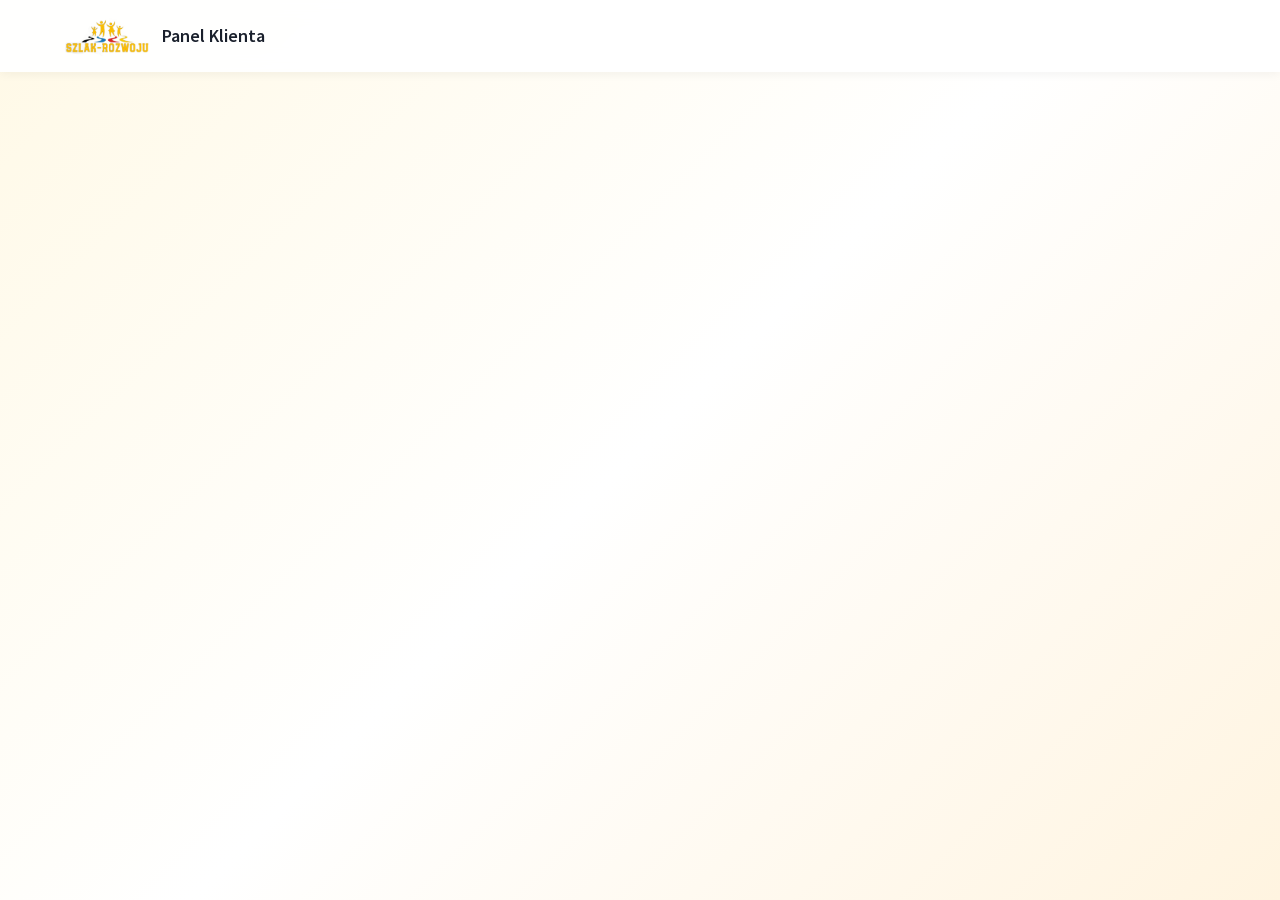
==== panel.html @ d1def230 "feat: Finalizacja produkcyjna — SEO, a11y, cleanup - Usunięto placeholder XXX XXX XXX z chatbota, po" ====
<!DOCTYPE html>
<html lang="pl">

<head>
    <meta charset="UTF-8">
    <!-- [FIX #4] Metatagi mobilne — zapobiega zoomowaniu formularzy na iOS -->
    <meta name="viewport" content="width=device-width, initial-scale=1.0">
    <meta name="robots" content="noindex, nofollow">
    <title>Panel Klienta — Szlak Rozwoju</title>
    <meta name="description" content="Panel klienta Szlak Rozwoju — historia terapii, notatki, dokumenty i grafik wizyt.">
    <link rel="icon" type="image/png" href="logo.png">
    <style>
        /* Self-hosted Google Fonts (RODO: eliminuje wysyłanie IP do Google) */
        @font-face { font-family: 'Poppins'; font-style: normal; font-weight: 300; font-display: swap;
            src: url('fonts/poppins-300-latin-ext.woff2') format('woff2'); unicode-range: U+0100-02BA, U+02BD-02C5, U+02C7-02CC, U+02CE-02D7, U+02DD-02FF, U+0304, U+0308, U+0329, U+1D00-1DBF, U+1E00-1E9F, U+1EF2-1EFF, U+2020, U+20A0-20AB, U+20AD-20C0, U+2113, U+2C60-2C7F, U+A720-A7FF; }
        @font-face { font-family: 'Poppins'; font-style: normal; font-weight: 300; font-display: swap;
            src: url('fonts/poppins-300-latin.woff2') format('woff2'); unicode-range: U+0000-00FF, U+0131, U+0152-0153, U+02BB-02BC, U+02C6, U+02DA, U+02DC, U+0304, U+0308, U+0329, U+2000-206F, U+20AC, U+2122, U+2191, U+2193, U+2212, U+2215, U+FEFF, U+FFFD; }
        @font-face { font-family: 'Poppins'; font-style: normal; font-weight: 400; font-display: swap;
            src: url('fonts/poppins-400-latin-ext.woff2') format('woff2'); unicode-range: U+0100-02BA, U+02BD-02C5, U+02C7-02CC, U+02CE-02D7, U+02DD-02FF, U+0304, U+0308, U+0329, U+1D00-1DBF, U+1E00-1E9F, U+1EF2-1EFF, U+2020, U+20A0-20AB, U+20AD-20C0, U+2113, U+2C60-2C7F, U+A720-A7FF; }
        @font-face { font-family: 'Poppins'; font-style: normal; font-weight: 400; font-display: swap;
            src: url('fonts/poppins-400-latin.woff2') format('woff2'); unicode-range: U+0000-00FF, U+0131, U+0152-0153, U+02BB-02BC, U+02C6, U+02DA, U+02DC, U+0304, U+0308, U+0329, U+2000-206F, U+20AC, U+2122, U+2191, U+2193, U+2212, U+2215, U+FEFF, U+FFFD; }
        @font-face { font-family: 'Poppins'; font-style: normal; font-weight: 600; font-display: swap;
            src: url('fonts/poppins-600-latin-ext.woff2') format('woff2'); unicode-range: U+0100-02BA, U+02BD-02C5, U+02C7-02CC, U+02CE-02D7, U+02DD-02FF, U+0304, U+0308, U+0329, U+1D00-1DBF, U+1E00-1E9F, U+1EF2-1EFF, U+2020, U+20A0-20AB, U+20AD-20C0, U+2113, U+2C60-2C7F, U+A720-A7FF; }
        @font-face { font-family: 'Poppins'; font-style: normal; font-weight: 600; font-display: swap;
            src: url('fonts/poppins-600-latin.woff2') format('woff2'); unicode-range: U+0000-00FF, U+0131, U+0152-0153, U+02BB-02BC, U+02C6, U+02DA, U+02DC, U+0304, U+0308, U+0329, U+2000-206F, U+20AC, U+2122, U+2191, U+2193, U+2212, U+2215, U+FEFF, U+FFFD; }
        @font-face { font-family: 'Poppins'; font-style: normal; font-weight: 700; font-display: swap;
            src: url('fonts/poppins-700-latin-ext.woff2') format('woff2'); unicode-range: U+0100-02BA, U+02BD-02C5, U+02C7-02CC, U+02CE-02D7, U+02DD-02FF, U+0304, U+0308, U+0329, U+1D00-1DBF, U+1E00-1E9F, U+1EF2-1EFF, U+2020, U+20A0-20AB, U+20AD-20C0, U+2113, U+2C60-2C7F, U+A720-A7FF; }
        @font-face { font-family: 'Poppins'; font-style: normal; font-weight: 700; font-display: swap;
            src: url('fonts/poppins-700-latin.woff2') format('woff2'); unicode-range: U+0000-00FF, U+0131, U+0152-0153, U+02BB-02BC, U+02C6, U+02DA, U+02DC, U+0304, U+0308, U+0329, U+2000-206F, U+20AC, U+2122, U+2191, U+2193, U+2212, U+2215, U+FEFF, U+FFFD; }
        @font-face { font-family: 'Poppins'; font-style: normal; font-weight: 800; font-display: swap;
            src: url('fonts/poppins-800-latin-ext.woff2') format('woff2'); unicode-range: U+0100-02BA, U+02BD-02C5, U+02C7-02CC, U+02CE-02D7, U+02DD-02FF, U+0304, U+0308, U+0329, U+1D00-1DBF, U+1E00-1E9F, U+1EF2-1EFF, U+2020, U+20A0-20AB, U+20AD-20C0, U+2113, U+2C60-2C7F, U+A720-A7FF; }
        @font-face { font-family: 'Poppins'; font-style: normal; font-weight: 800; font-display: swap;
            src: url('fonts/poppins-800-latin.woff2') format('woff2'); unicode-range: U+0000-00FF, U+0131, U+0152-0153, U+02BB-02BC, U+02C6, U+02DA, U+02DC, U+0304, U+0308, U+0329, U+2000-206F, U+20AC, U+2122, U+2191, U+2193, U+2212, U+2215, U+FEFF, U+FFFD; }
        @font-face { font-family: 'Source Sans Pro'; font-style: normal; font-weight: 300; font-display: swap;
            src: url('fonts/source-sans-pro-300-latin-ext.woff2') format('woff2'); unicode-range: U+0100-02BA, U+02BD-02C5, U+02C7-02CC, U+02CE-02D7, U+02DD-02FF, U+0304, U+0308, U+0329, U+1D00-1DBF, U+1E00-1E9F, U+1EF2-1EFF, U+2020, U+20A0-20AB, U+20AD-20C0, U+2113, U+2C60-2C7F, U+A720-A7FF; }
        @font-face { font-family: 'Source Sans Pro'; font-style: normal; font-weight: 300; font-display: swap;
            src: url('fonts/source-sans-pro-300-latin.woff2') format('woff2'); unicode-range: U+0000-00FF, U+0131, U+0152-0153, U+02BB-02BC, U+02C6, U+02DA, U+02DC, U+0304, U+0308, U+0329, U+2000-206F, U+20AC, U+2122, U+2191, U+2193, U+2212, U+2215, U+FEFF, U+FFFD; }
        @font-face { font-family: 'Source Sans Pro'; font-style: normal; font-weight: 400; font-display: swap;
            src: url('fonts/source-sans-pro-400-latin-ext.woff2') format('woff2'); unicode-range: U+0100-02BA, U+02BD-02C5, U+02C7-02CC, U+02CE-02D7, U+02DD-02FF, U+0304, U+0308, U+0329, U+1D00-1DBF, U+1E00-1E9F, U+1EF2-1EFF, U+2020, U+20A0-20AB, U+20AD-20C0, U+2113, U+2C60-2C7F, U+A720-A7FF; }
        @font-face { font-family: 'Source Sans Pro'; font-style: normal; font-weight: 400; font-display: swap;
            src: url('fonts/source-sans-pro-400-latin.woff2') format('woff2'); unicode-range: U+0000-00FF, U+0131, U+0152-0153, U+02BB-02BC, U+02C6, U+02DA, U+02DC, U+0304, U+0308, U+0329, U+2000-206F, U+20AC, U+2122, U+2191, U+2193, U+2212, U+2215, U+FEFF, U+FFFD; }
        @font-face { font-family: 'Source Sans Pro'; font-style: normal; font-weight: 600; font-display: swap;
            src: url('fonts/source-sans-pro-600-latin-ext.woff2') format('woff2'); unicode-range: U+0100-02BA, U+02BD-02C5, U+02C7-02CC, U+02CE-02D7, U+02DD-02FF, U+0304, U+0308, U+0329, U+1D00-1DBF, U+1E00-1E9F, U+1EF2-1EFF, U+2020, U+20A0-20AB, U+20AD-20C0, U+2113, U+2C60-2C7F, U+A720-A7FF; }
        @font-face { font-family: 'Source Sans Pro'; font-style: normal; font-weight: 600; font-display: swap;
            src: url('fonts/source-sans-pro-600-latin.woff2') format('woff2'); unicode-range: U+0000-00FF, U+0131, U+0152-0153, U+02BB-02BC, U+02C6, U+02DA, U+02DC, U+0304, U+0308, U+0329, U+2000-206F, U+20AC, U+2122, U+2191, U+2193, U+2212, U+2215, U+FEFF, U+FFFD; }
        /* Skip-to-content (accessibility) */
        .skip-to-content {
            position: absolute;
            left: -9999px;
            top: auto;
            width: 1px;
            height: 1px;
            overflow: hidden;
            z-index: 10000;
        }
        .skip-to-content:focus {
            position: fixed;
            top: 10px;
            left: 10px;
            width: auto;
            height: auto;
            padding: 12px 24px;
            background: #FFCC00;
            color: #1a1a2e;
            font-size: 16px;
            font-weight: 600;
            text-decoration: none;
            border-radius: 8px;
            box-shadow: 0 4px 12px rgba(0,0,0,0.3);
            z-index: 10000;
        }
    </style>
    <link rel="stylesheet" href="panel/css/panel.css">
</head>

<body>
    <a href="#main-content" class="skip-to-content">Przejdź do treści</a>

    <!-- Loader (widoczny do załadowania sesji) -->
    <div id="appLoader" class="loading-overlay" role="status" aria-label="Ładowanie">
        <span class="spinner"></span>
    </div>

    <!-- Nawigacja -->
    <nav class="panel-nav">
        <div class="container">
            <a href="index.html" class="nav-brand">
                <img src="logo.png" alt="Szlak Rozwoju">
                <span>Panel Klienta</span>
            </a>

            <!-- Widoczne gdy niezalogowany -->
            <div id="navGuest" class="nav-links" style="display: none;">
                <a href="index.html">Strona główna</a>
                <a href="polityka-prywatnosci.html">Polityka Prywatności</a>
            </div>

            <!-- Widoczne gdy zalogowany -->
            <div id="navAuth" class="nav-links" style="display: none;">
                <a href="index.html">Strona główna</a>
                <div class="nav-user">
                    <span id="navUserName" class="nav-user-name"></span>
                    <span id="navUserRole" class="nav-user-role"></span>
                    <button id="logoutBtn" class="btn-logout">Wyloguj</button>
                </div>
            </div>
        </div>
    </nav>

    <!-- Banner RODO -->
    <div id="privacyBanner" style="display:none; position:fixed; bottom:0; left:0; right:0; background:#1A202C; color:#fff; padding:14px 24px; z-index:10000; font-family:var(--font-body); font-size:13px; line-height:1.5; box-shadow:0 -4px 20px rgba(0,0,0,0.15);">
        <div style="max-width:1000px; margin:0 auto; display:flex; align-items:center; gap:16px; flex-wrap:wrap;">
            <p style="flex:1; margin:0;">
                Panel klienta korzysta z usług Supabase (baza danych).
                <a href="polityka-prywatnosci.html" style="color:#4ECDC4; text-decoration:underline;">Polityka Prywatności</a>
            </p>
            <button id="privacyBannerClose" style="background:var(--color-gold); color:#1A202C; border:none; padding:8px 24px; border-radius:50px; font-weight:600; cursor:pointer;">Rozumiem</button>
        </div>
    </div>

    <!-- Kontener widoków -->
    <div id="main-content" class="panel-container">

        <!-- ===== WIDOK: Logowanie ===== -->
        <div id="view-login" class="view">
            <div class="auth-wrapper">
                <div class="auth-card">
                    <h2>Zaloguj się</h2>
                    <p class="auth-subtitle">Witaj w panelu klienta Szlak Rozwoju</p>

                    <div id="loginAlert" class="alert" role="alert"></div>

                    <form id="loginForm">
                        <div class="form-group">
                            <label for="loginEmail">Email</label>
                            <input type="email" id="loginEmail" placeholder="twoj@email.pl" required autocomplete="email">
                        </div>
                        <div class="form-group">
                            <label for="loginPassword">Hasło</label>
                            <input type="password" id="loginPassword" placeholder="Wpisz hasło" required minlength="8" autocomplete="current-password">
                        </div>
                        <button type="submit" id="loginBtn" class="btn-primary">Zaloguj się</button>
                    </form>

                    <div class="auth-switch">
                        Nie masz konta? <a href="#/register">Zarejestruj się</a>
                    </div>
                    <div class="forgot-password-link">
                        <a href="#/forgot-password">Nie pamiętasz hasła?</a>
                    </div>
                </div>
            </div>
        </div>

        <!-- ===== WIDOK: Zapomniałem hasła ===== -->
        <div id="view-forgot-password" class="view">
            <div class="auth-wrapper">
                <div class="auth-card">
                    <h2>Resetowanie hasła</h2>
                    <p class="auth-subtitle">Podaj adres email powiązany z kontem</p>
                    <div id="forgotAlert" class="alert" role="alert"></div>
                    <form id="forgotForm">
                        <div class="form-group">
                            <label for="forgotEmail">Email</label>
                            <input type="email" id="forgotEmail" placeholder="twoj@email.pl" required autocomplete="email">
                        </div>
                        <button type="submit" id="forgotBtn" class="btn-primary">Wyślij link resetujący</button>
                    </form>
                    <div class="auth-switch">
                        <a href="#/login">Powrót do logowania</a>
                    </div>
                </div>
            </div>
        </div>

        <!-- ===== WIDOK: Nowe hasło ===== -->
        <div id="view-reset-password" class="view">
            <div class="auth-wrapper">
                <div class="auth-card">
                    <h2>Nowe hasło</h2>
                    <p class="auth-subtitle">Ustaw nowe hasło do konta</p>
                    <div id="resetAlert" class="alert" role="alert"></div>
                    <form id="resetForm">
                        <div class="form-group">
                            <label for="resetPassword">Nowe hasło</label>
                            <input type="password" id="resetPassword" placeholder="Min. 6 znaków" required minlength="8" autocomplete="new-password" aria-describedby="resetAlert">
                        </div>
                        <div class="form-group">
                            <label for="resetPasswordConfirm">Powtórz hasło</label>
                            <input type="password" id="resetPasswordConfirm" placeholder="Powtórz nowe hasło" required minlength="8" autocomplete="new-password">
                        </div>
                        <button type="submit" id="resetBtn" class="btn-primary">Zmień hasło</button>
                    </form>
                </div>
            </div>
        </div>

        <!-- ===== WIDOK: Rejestracja ===== -->
        <div id="view-register" class="view">
            <div class="auth-wrapper">
                <div class="auth-card">
                    <h2>Zarejestruj się</h2>
                    <p class="auth-subtitle">Utwórz konto w panelu Szlak Rozwoju</p>

                    <div id="registerAlert" class="alert" role="alert"></div>

                    <form id="registerForm">
                        <div class="form-group">
                            <label for="registerName">Imię i nazwisko</label>
                            <input type="text" id="registerName" placeholder="Jan Kowalski" required autocomplete="name">
                        </div>
                        <div class="form-group">
                            <label for="registerEmail">Email</label>
                            <input type="email" id="registerEmail" placeholder="twoj@email.pl" required autocomplete="email">
                        </div>
                        <div class="form-group">
                            <label for="registerPhone">Telefon (opcjonalnie)</label>
                            <input type="tel" id="registerPhone" placeholder="123 456 789" autocomplete="tel">
                        </div>
                        <div class="form-group">
                            <label for="registerPassword">Hasło</label>
                            <input type="password" id="registerPassword" placeholder="Min. 8 znaków" required minlength="8" autocomplete="new-password" aria-describedby="registerAlert">
                        </div>
                        <div class="form-group" style="margin-top: 8px;">
                            <label style="display: flex; align-items: flex-start; gap: 10px; cursor: pointer; font-size: 13px; color: var(--color-text-light); line-height: 1.5;">
                                <input type="checkbox" id="registerConsent" required style="margin-top: 3px; min-width: 16px; min-height: 16px; accent-color: var(--color-gold);">
                                <span>Akceptuję <a href="polityka-prywatnosci.html" target="_blank" style="color: var(--color-turquoise); text-decoration: underline;">Politykę Prywatności</a>
                                i wyrażam wyraźną zgodę na przetwarzanie moich danych osobowych, w tym danych
                                dotyczących zdrowia, w celu prowadzenia konta w panelu klienta. *</span>
                            </label>
                        </div>
                        <button type="submit" id="registerBtn" class="btn-primary">Utwórz konto</button>
                    </form>

                    <div class="auth-switch">
                        Masz już konto? <a href="#/login">Zaloguj się</a>
                    </div>
                </div>
            </div>
        </div>

        <!-- ===== WIDOK: Dashboard ===== -->
        <div id="view-dashboard" class="view">
            <div class="dashboard-header">
                <h1 id="dashboardGreeting">Witaj!</h1>
                <p id="dashboardSubtitle">Twój panel klienta</p>
            </div>

            <div class="dashboard-cards">
                <a href="#/notes" class="dashboard-card dashboard-card-link">
                    <div class="card-icon">📝</div>
                    <h3>Notatki z sesji</h3>
                    <p>Historia notatek i zapisków z Twoich sesji terapeutycznych.</p>
                    <div class="card-status active-status">Przejdź do notatek</div>
                </a>

                <a href="#/documents" class="dashboard-card dashboard-card-link">
                    <div class="card-icon">📁</div>
                    <h3>Dokumenty i zdjęcia</h3>
                    <p>Przeglądaj dokumenty i zdjęcia z notatek terapeutycznych.</p>
                </a>

                <a href="#/schedule" class="dashboard-card dashboard-card-link">
                    <div class="card-icon">📅</div>
                    <h3>Grafik wizyt</h3>
                    <p>Przeglądaj dostępne terminy i rezerwuj wizyty online.</p>
                    <div class="card-status active-status">Przejdź do grafiku</div>
                </a>

                <a href="#/account" class="dashboard-card dashboard-card-link">
                    <div class="card-icon">👤</div>
                    <h3>Moje konto</h3>
                    <p>Zarządzaj danymi osobowymi, eksportuj dane lub usuń konto.</p>
                </a>
            </div>
        </div>

        <!-- ===== WIDOK: Moje konto (RODO) ===== -->
        <div id="view-account" class="view">
            <div class="dashboard-header">
                <a href="#/dashboard" class="back-link">&larr; Dashboard</a>
                <h1>Moje konto</h1>
            </div>

            <div class="account-section">
                <div class="account-card">
                    <h3>Dane osobowe</h3>
                    <div id="accountInfo" class="account-info"></div>
                </div>

                <div class="account-card">
                    <h3>Eksport danych</h3>
                    <p style="color: var(--color-text-light); margin-bottom: 16px; font-size: 14px;">
                        Pobierz kopię swoich danych osobowych w formacie JSON (art. 20 RODO).
                        Eksport zawiera: profil, historię wizyt, notatki z sesji i listę załączników.
                    </p>
                    <button id="exportDataBtn" class="btn-secondary btn-sm">Eksportuj moje dane</button>
                </div>

                <div class="account-card account-card-danger">
                    <h3>Usuwanie konta</h3>
                    <p style="color: var(--color-text-light); margin-bottom: 16px; font-size: 14px;">
                        Trwale usunięte zostaną: Twoje konto, profil, notatki z sesji, załączniki i historia wizyt.
                        Tej operacji nie można cofnąć.
                    </p>
                    <button id="deleteAccountBtn" class="btn-danger btn-sm">Usuń moje konto</button>
                </div>
            </div>
        </div>

        <!-- ===== WIDOK: Notatki z sesji ===== -->
        <div id="view-notes" class="view">
            <div class="notes-header">
                <a href="#/dashboard" class="back-link">← Dashboard</a>
                <h1 id="notesTitle">Notatki z sesji</h1>
            </div>

            <div class="notes-layout">
                <!-- Sidebar klientów (tylko terapeuta) -->
                <aside id="clientsSidebar" class="clients-sidebar" style="display: none;">
                    <h3>Klienci</h3>
                    <input type="text" id="clientSearch" class="client-search" placeholder="Szukaj klienta...">
                    <div id="clientsList" class="clients-list">
                        <div class="spinner-container"><span class="spinner"></span></div>
                    </div>
                </aside>

                <!-- Panel główny z notatkami -->
                <main class="notes-main">
                    <!-- Pasek akcji (terapeuta) -->
                    <div id="notesActions" class="notes-actions" style="display: none;">
                        <span id="notesClientName" class="notes-client-name"></span>
                        <button id="addNoteBtn" class="btn-primary btn-sm">+ Dodaj notatkę</button>
                    </div>

                    <!-- Kontener na listę notatek / formularz -->
                    <div id="notesContent" class="notes-content">
                        <div class="spinner-container"><span class="spinner"></span></div>
                    </div>

                    <!-- Przycisk "Załaduj więcej" -->
                    <div id="notesLoadMore" class="notes-load-more" style="display: none;">
                        <button id="loadMoreBtn" class="btn-secondary btn-sm">Załaduj więcej</button>
                    </div>
                </main>
            </div>
        </div>

        <!-- ===== WIDOK: Dokumenty i zdjęcia ===== -->
        <div id="view-documents" class="view">
            <div class="schedule-header">
                <a href="#/dashboard" class="back-link">&larr; Dashboard</a>
                <h1>Dokumenty i zdjęcia</h1>
            </div>
            <div id="documentsList" class="documents-grid"></div>
        </div>

        <!-- ===== WIDOK: Sesja online ===== -->
        <div id="view-session" class="view">
            <div class="session-header">
                <a href="#/schedule" class="back-link">&larr; Grafik wizyt</a>
                <h1 id="sessionTitle">Sesja online</h1>
                <div id="sessionInfo" class="session-info"></div>
            </div>
            <div id="sessionContainer" class="session-container"></div>
            <div id="sessionActions" class="session-actions" style="display: none;">
                <a id="sessionExternalLink" href="#" target="_blank" rel="noopener"
                   class="btn-secondary btn-sm">Otwórz w nowej karcie</a>
                <button id="sessionEndBtn" class="btn-primary btn-sm" style="width:auto;">Zakończ sesję</button>
            </div>
        </div>

        <!-- ===== WIDOK: Grafik wizyt ===== -->
        <div id="view-schedule" class="view">
            <div class="schedule-header">
                <a href="#/dashboard" class="back-link">&larr; Dashboard</a>
                <h1 id="scheduleTitle">Grafik wizyt</h1>
            </div>

            <!-- Nawigacja tygodnia -->
            <div class="schedule-nav">
                <button id="schedulePrev" class="btn-icon-nav" title="Poprzedni tydzień" aria-label="Poprzedni tydzień">&lsaquo;</button>
                <span id="scheduleWeekLabel" class="schedule-week-label"></span>
                <button id="scheduleNext" class="btn-icon-nav" title="Następny tydzień" aria-label="Następny tydzień">&rsaquo;</button>
                <button id="scheduleToday" class="btn-secondary btn-sm schedule-today-btn">Dziś</button>
            </div>

            <!-- Desktop: siatka tygodniowa -->
            <div id="scheduleGrid" class="schedule-grid"></div>

            <!-- Pasek akcji terapeuty -->
            <div id="scheduleActions" class="schedule-actions" style="display: none;">
                <button id="addSlotBtn" class="btn-primary btn-sm schedule-action-btn">+ Dodaj termin</button>
                <button id="copyWeekBtn" class="btn-secondary btn-sm schedule-action-btn">Kopiuj tydzień</button>
            </div>

            <!-- Przycisk propozycji terminu (klient) -->
            <div id="clientRequestSection" style="display: none; text-align: center;">
                <button id="requestAppointmentBtn" class="btn-request-appointment">Zaproponuj termin</button>
            </div>

            <!-- Moje wizyty (klient) -->
            <div id="myAppointments" class="my-appointments" style="display: none;">
                <h2>Moje wizyty</h2>
                <div id="myAppointmentsList" class="my-appointments-list"></div>
            </div>
        </div>

    </div>

    <!-- Booking dialog modal -->
    <div id="bookingDialog" class="booking-dialog" style="display: none;" role="dialog" aria-modal="true" aria-labelledby="bookingDialogTitle">
        <div class="booking-dialog-backdrop"></div>
        <div class="booking-dialog-content">
            <h3 id="bookingDialogTitle">Potwierdzenie rezerwacji</h3>
            <form id="bookingForm">
                <div id="bookingDialogDetails" class="booking-dialog-details"></div>
                <div class="form-group">
                    <label for="bookingServiceType">Rodzaj wizyty (opcjonalnie)</label>
                    <select id="bookingServiceType" class="schedule-select">
                        <option value="">— Wybierz —</option>
                        <option value="socjoterapia_indywidualna">Socjoterapia indywidualna</option>
                        <option value="socjoterapia_grupowa">Socjoterapia grupowa</option>
                        <option value="tus">TUS</option>
                        <option value="zajecia_ruchowe">Zajęcia ruchowe</option>
                        <option value="konsultacja">Konsultacja</option>
                    </select>
                </div>
                <div class="booking-dialog-buttons">
                    <button type="submit" id="bookingConfirmBtn" class="btn-primary btn-sm" data-testid="booking-confirm-btn">Zarezerwuj</button>
                    <button type="button" id="bookingCancelBtn" class="btn-secondary btn-sm" data-testid="booking-cancel-btn">Anuluj</button>
                </div>
            </form>
        </div>
    </div>

    <!-- Request form modal (klient — propozycja terminu) -->
    <div id="requestFormModal" class="booking-dialog" style="display: none;" role="dialog" aria-modal="true" aria-labelledby="requestFormTitle">
        <div class="booking-dialog-backdrop"></div>
        <div class="booking-dialog-content slot-form-content">
            <h3 id="requestFormTitle">Zaproponuj termin</h3>
            <form id="requestForm">
                <div id="requestFormAlert" class="note-form-alert" role="alert"></div>
                <div class="form-row">
                    <div class="form-group">
                        <label for="requestDate">Preferowana data</label>
                        <input type="date" id="requestDate" required>
                    </div>
                    <div class="form-group">
                        <label for="requestTime">Preferowana godzina</label>
                        <input type="time" id="requestTime" value="10:00" required>
                    </div>
                </div>
                <div class="form-group">
                    <label>Czas trwania</label>
                    <div class="duration-options">
                        <label class="duration-option"><input type="radio" name="requestDuration" value="30"> 30 min</label>
                        <label class="duration-option"><input type="radio" name="requestDuration" value="50" checked> 50 min</label>
                        <label class="duration-option"><input type="radio" name="requestDuration" value="60"> 60 min</label>
                        <label class="duration-option"><input type="radio" name="requestDuration" value="90"> 90 min</label>
                    </div>
                </div>
                <div class="form-group">
                    <label for="requestServiceType">Rodzaj wizyty (opcjonalnie)</label>
                    <select id="requestServiceType" class="schedule-select">
                        <option value="">— Dowolny —</option>
                        <option value="socjoterapia_indywidualna">Socjoterapia indywidualna</option>
                        <option value="socjoterapia_grupowa">Socjoterapia grupowa</option>
                        <option value="tus">TUS</option>
                        <option value="zajecia_ruchowe">Zajęcia ruchowe</option>
                        <option value="konsultacja">Konsultacja</option>
                    </select>
                </div>
                <div class="form-group">
                    <label for="requestNotes">Uwagi (opcjonalnie)</label>
                    <textarea id="requestNotes" class="schedule-select" rows="2" placeholder="Np. preferuję popołudnie, potrzebuję dłuższej sesji..."></textarea>
                </div>
                <div class="booking-dialog-buttons">
                    <button type="submit" id="requestFormSaveBtn" class="btn-primary btn-sm">Wyślij propozycję</button>
                    <button type="button" id="requestFormCancelBtn" class="btn-secondary btn-sm">Anuluj</button>
                </div>
            </form>
        </div>
    </div>

    <!-- Slot form modal (terapeuta) -->
    <div id="slotFormModal" class="booking-dialog" style="display: none;" role="dialog" aria-modal="true" aria-labelledby="slotFormTitle">
        <div class="booking-dialog-backdrop"></div>
        <div class="booking-dialog-content slot-form-content">
            <h3 id="slotFormTitle">Nowy termin</h3>
            <form id="slotForm">
                <div id="slotFormAlert" class="note-form-alert" role="alert"></div>
                <div class="form-group">
                    <div class="slot-mode-toggle">
                        <label class="slot-mode-option">
                            <input type="radio" name="slotMode" value="single" checked> Pojedynczy termin
                        </label>
                        <label class="slot-mode-option">
                            <input type="radio" name="slotMode" value="range"> Zakres godzin
                        </label>
                    </div>
                </div>
                <div class="form-row">
                    <div class="form-group">
                        <label for="slotDate">Data</label>
                        <input type="date" id="slotDate" required>
                    </div>
                    <div class="form-group">
                        <label for="slotStartTime">Od</label>
                        <input type="time" id="slotStartTime" value="09:00" required>
                    </div>
                    <div class="form-group" id="slotRangeEndGroup" style="display: none;">
                        <label for="slotRangeEndTime">Do</label>
                        <input type="time" id="slotRangeEndTime" value="21:00">
                    </div>
                </div>
                <div class="form-group" id="slotDurationGroup">
                    <label>Czas trwania</label>
                    <div class="duration-options">
                        <label class="duration-option"><input type="radio" name="slotDuration" value="30"> 30 min</label>
                        <label class="duration-option"><input type="radio" name="slotDuration" value="50" checked> 50 min</label>
                        <label class="duration-option"><input type="radio" name="slotDuration" value="60"> 60 min</label>
                        <label class="duration-option"><input type="radio" name="slotDuration" value="90"> 90 min</label>
                    </div>
                </div>
                <div class="form-group" id="slotRangeDurationGroup" style="display: none;">
                    <label for="slotRangeDuration">Długość sesji</label>
                    <select id="slotRangeDuration" class="schedule-select">
                        <option value="30">30 min</option>
                        <option value="50" selected>50 min</option>
                        <option value="60">60 min</option>
                        <option value="90">90 min</option>
                    </select>
                </div>
                <div class="form-group" id="slotBreakGroup" style="display: none;">
                    <label for="slotBreakTime">Przerwa między sesjami</label>
                    <select id="slotBreakTime" class="schedule-select">
                        <option value="0">Brak</option>
                        <option value="5">5 min</option>
                        <option value="10" selected>10 min</option>
                        <option value="15">15 min</option>
                    </select>
                </div>
                <div class="form-group">
                    <label for="slotClientId">Klient (opcjonalnie)</label>
                    <select id="slotClientId" class="schedule-select">
                        <option value="">— Nie przypisuj klienta —</option>
                    </select>
                </div>
                <div class="form-group">
                    <label for="slotServiceType">Rodzaj (opcjonalnie)</label>
                    <select id="slotServiceType" class="schedule-select">
                        <option value="">— Dowolny —</option>
                        <option value="socjoterapia_indywidualna">Socjoterapia indywidualna</option>
                        <option value="socjoterapia_grupowa">Socjoterapia grupowa</option>
                        <option value="tus">TUS</option>
                        <option value="zajecia_ruchowe">Zajęcia ruchowe</option>
                        <option value="konsultacja">Konsultacja</option>
                    </select>
                </div>
                <div class="form-group">
                    <label for="slotNotes">Notatka (opcjonalnie)</label>
                    <textarea id="slotNotes" class="schedule-select" rows="2" placeholder="Np. sesja indywidualna, przygotowanie do testu..."></textarea>
                </div>
                <div class="form-group">
                    <label>Tryb sesji</label>
                    <div class="duration-options">
                        <label class="duration-option">
                            <input type="radio" name="slotSessionMode" value="in_person" checked> Stacjonarna
                        </label>
                        <label class="duration-option">
                            <input type="radio" name="slotSessionMode" value="online"> Online
                        </label>
                    </div>
                </div>
                <div class="form-group">
                    <label class="repeat-label">
                        <input type="checkbox" id="slotRepeat"> Powtórz w przyszłych tygodniach
                    </label>
                    <div id="slotRepeatWeeks" style="display: none; margin-top: 8px;">
                        <label for="slotRepeatCount">Ile tygodni:</label>
                        <input type="number" id="slotRepeatCount" min="1" max="12" value="4" class="repeat-count-input">
                    </div>
                </div>
                <div class="booking-dialog-buttons">
                    <button type="submit" id="slotFormSaveBtn" class="btn-primary btn-sm" data-testid="save-slot-btn">Zapisz</button>
                    <button type="button" id="slotFormCancelBtn" class="btn-secondary btn-sm" data-testid="cancel-slot-btn">Anuluj</button>
                </div>
            </form>
        </div>
    </div>

    <!-- Lightbox overlay -->
    <div id="lightbox" class="lightbox" style="display: none;">
        <div class="lightbox-backdrop"></div>
        <div class="lightbox-content">
            <button class="lightbox-close">✕</button>
            <img id="lightboxImg" src="" alt="">
        </div>
    </div>

    <!-- Supabase JS z CDN -->
    <script src="https://cdn.jsdelivr.net/npm/@supabase/supabase-js@2.99.3/dist/umd/supabase.min.js"
            integrity="sha384-4bKASEcnXfYfA/rrhF9qD3mYowkb5k4Xbzbrf3ccqgZrplKUrwnA2Q/L5xcdZFAp"
            crossorigin="anonymous"></script>
    <!-- Moduły panelu -->
    <script src="panel/js/supabase-config.js"></script>
    <script src="panel/js/router.js"></script>
    <script src="panel/js/auth.js"></script>
    <script src="panel/js/attachments.js"></script>
    <script src="panel/js/notes.js"></script>
    <script src="panel/js/schedule.js"></script>
    <script src="panel/js/session.js"></script>
    <script src="panel/js/documents.js"></script>
    <script src="panel/js/account.js"></script>

    <script>
        // Inicjalizacja aplikacji
        (async function () {
            try {
                Auth.init();

                // Sprawdź istniejącą sesję
                var result = await supabase.auth.getSession();
                var session = result.data.session;

                if (session) {
                    Auth.currentUser = session.user;
                    await Auth.loadProfile();
                    Auth.updateNavUI();
                    Auth.renderDashboard();
                }
            } catch (err) {
                console.error('Błąd inicjalizacji panelu:', err);
            }

            // Ukryj loader niezależnie od błędów
            var loader = document.getElementById('appLoader');
            if (loader) {
                loader.style.display = 'none';
            }

            // Uruchom moduły i router po sprawdzeniu sesji
            Notes.init();
            Schedule.init();
            Session.init();
            Documents.init();
            Account.init();
            Router.init();

            // Banner RODO (localStorage — pokazuje się raz, potem znika na stałe)
            if (!localStorage.getItem('rodo_banner_accepted')) {
                var banner = document.getElementById('privacyBanner');
                if (banner) banner.style.display = 'block';
            }
            var bannerCloseBtn = document.getElementById('privacyBannerClose');
            if (bannerCloseBtn) {
                bannerCloseBtn.addEventListener('click', function() {
                    document.getElementById('privacyBanner').style.display = 'none';
                    localStorage.setItem('rodo_banner_accepted', '1');
                });
            }
        })();
    </script>
</body>

</html>
---- panel/css/panel.css ----
/* ===== Design Tokens (z głównej strony szlak-rozwoju.html) ===== */
:root {
    --color-gold: #FFCC00;
    --color-gold-dark: #FFB800;
    --color-gold-shadow: rgba(255, 204, 0, 0.3);
    --color-turquoise: #4ECDC4;
    --color-red: #FF6B6B;
    --color-bg-warm: #FFF9E6;
    --color-bg-warm-alt: #FFF4E0;
    --color-text: #2D3748;
    --color-text-dark: #1A202C;
    --color-text-light: #718096;
    --color-border: #E2E8F0;
    --color-white: #FFFFFF;
    --color-footer-bg: #1A202C;
    --font-heading: 'Poppins', sans-serif;
    --font-body: 'Source Sans Pro', sans-serif;
    --radius-sm: 8px;
    --radius-md: 12px;
    --radius-lg: 50px;
    --shadow-sm: 0 2px 10px rgba(0, 0, 0, 0.05);
    --shadow-md: 0 10px 25px rgba(0, 0, 0, 0.08);
    --shadow-gold: 0 10px 25px rgba(255, 204, 0, 0.3);
    --transition: 0.3s ease;
}

/* ===== Reset ===== */
* {
    margin: 0;
    padding: 0;
    box-sizing: border-box;
}

body {
    font-family: var(--font-body);
    color: var(--color-text);
    background: linear-gradient(135deg, var(--color-bg-warm) 0%, var(--color-white) 50%, var(--color-bg-warm-alt) 100%);
    min-height: 100vh;
    line-height: 1.6;
}

/* ===== Nawigacja ===== */
.panel-nav {
    position: fixed;
    top: 0;
    left: 0;
    right: 0;
    background: rgba(255, 255, 255, 0.95);
    backdrop-filter: blur(10px);
    padding: 16px 0;
    box-shadow: var(--shadow-sm);
    z-index: 1000;
}

.panel-nav .container {
    max-width: 1200px;
    margin: 0 auto;
    padding: 0 24px;
    display: flex;
    justify-content: space-between;
    align-items: center;
}

.panel-nav .nav-brand {
    display: flex;
    align-items: center;
    gap: 12px;
    text-decoration: none;
    color: var(--color-text-dark);
}

.panel-nav .nav-brand img {
    height: 40px;
}

.panel-nav .nav-brand span {
    font-weight: 700;
    font-size: 18px;
}

.panel-nav .nav-links {
    display: flex;
    gap: 24px;
    align-items: center;
}

.panel-nav .nav-links a {
    color: var(--color-text);
    text-decoration: none;
    font-weight: 500;
    font-size: 15px;
    transition: color var(--transition);
}

.panel-nav .nav-links a:hover {
    color: var(--color-gold);
}

.panel-nav .nav-user {
    display: flex;
    align-items: center;
    gap: 12px;
}

.panel-nav .nav-user-name {
    font-weight: 600;
    font-size: 14px;
    color: var(--color-text);
}

.panel-nav .nav-user-role {
    font-size: 11px;
    color: var(--color-white);
    background: var(--color-turquoise);
    padding: 2px 8px;
    border-radius: var(--radius-lg);
    font-weight: 600;
    text-transform: uppercase;
}

/* ===== Layout ===== */
.panel-container {
    max-width: 1200px;
    margin: 0 auto;
    padding: 100px 24px 40px;
    min-height: 100vh;
}

/* ===== Widoki (hash router) ===== */
.view {
    display: none;
}

.view.active {
    display: block;
}

/* ===== Auth (login/rejestracja) ===== */
.auth-wrapper {
    display: flex;
    justify-content: center;
    align-items: center;
    min-height: calc(100vh - 140px);
}

.auth-card {
    background: var(--color-white);
    border-radius: var(--radius-md);
    box-shadow: var(--shadow-md);
    padding: 48px 40px;
    width: 100%;
    max-width: 440px;
}

.auth-card h2 {
    font-size: 28px;
    font-weight: 700;
    color: var(--color-text-dark);
    margin-bottom: 8px;
    text-align: center;
}

.auth-card .auth-subtitle {
    text-align: center;
    color: var(--color-text-light);
    font-family: var(--font-body);
    margin-bottom: 32px;
    font-size: 15px;
}

.form-group {
    margin-bottom: 20px;
}

.form-group label {
    display: block;
    font-weight: 600;
    font-size: 14px;
    margin-bottom: 6px;
    color: var(--color-text);
}

.form-group input {
    width: 100%;
    padding: 12px 16px;
    border: 2px solid var(--color-border);
    border-radius: var(--radius-sm);
    font-family: var(--font-body);
    font-size: 16px;
    color: var(--color-text);
    transition: border-color var(--transition);
    outline: none;
}

.form-group input:focus {
    border-color: var(--color-gold);
}

.form-group input::placeholder {
    color: #A0AEC0;
}

.btn-primary {
    width: 100%;
    background: linear-gradient(135deg, var(--color-gold) 0%, var(--color-gold-dark) 100%);
    color: var(--color-text-dark);
    padding: 14px 40px;
    border-radius: var(--radius-lg);
    font-weight: 600;
    font-size: 16px;
    border: none;
    cursor: pointer;
    transition: all var(--transition);
    box-shadow: var(--shadow-gold);
    font-family: var(--font-heading);
    margin-top: 8px;
}

.btn-primary:hover {
    transform: scale(1.02);
    box-shadow: 0 15px 35px rgba(255, 204, 0, 0.4);
}

.btn-primary:disabled {
    opacity: 0.6;
    cursor: not-allowed;
    transform: none;
}

.btn-secondary {
    background: transparent;
    color: var(--color-text);
    padding: 14px 40px;
    border-radius: var(--radius-lg);
    font-weight: 600;
    font-size: 16px;
    border: 2px solid var(--color-border);
    cursor: pointer;
    transition: all var(--transition);
    font-family: var(--font-heading);
}

.btn-secondary:hover {
    border-color: var(--color-gold);
    color: var(--color-gold);
}

.btn-logout {
    background: transparent;
    border: none;
    color: var(--color-text-light);
    font-size: 14px;
    font-weight: 500;
    cursor: pointer;
    font-family: var(--font-heading);
    transition: color var(--transition);
    padding: 8px 16px;
}

.btn-logout:hover {
    color: var(--color-red);
}

.auth-switch {
    text-align: center;
    margin-top: 24px;
    font-family: var(--font-body);
    color: var(--color-text-light);
    font-size: 14px;
}

.auth-switch a {
    color: var(--color-gold-dark);
    font-weight: 600;
    text-decoration: none;
    cursor: pointer;
}

.auth-switch a:hover {
    text-decoration: underline;
}

.forgot-password-link {
    text-align: center;
    margin-top: 12px;
    font-size: 13px;
}
.forgot-password-link a {
    color: var(--color-text-light);
    text-decoration: none;
}
.forgot-password-link a:hover {
    color: var(--color-gold-dark);
    text-decoration: underline;
}

/* ===== Komunikaty (alert/error/success) ===== */
.alert {
    padding: 12px 16px;
    border-radius: var(--radius-sm);
    font-family: var(--font-body);
    font-size: 14px;
    margin-bottom: 20px;
    display: none;
}

.alert.error {
    background: #FFF5F5;
    color: #C53030;
    border: 1px solid #FEB2B2;
}

.alert.success {
    background: #F0FFF4;
    color: #276749;
    border: 1px solid #9AE6B4;
}

.alert.visible {
    display: block;
}

/* ===== Dashboard ===== */
.dashboard-header {
    margin-bottom: 40px;
}

.dashboard-header h1 {
    font-size: 32px;
    font-weight: 700;
    color: var(--color-text-dark);
    margin-bottom: 8px;
}

.dashboard-header p {
    font-family: var(--font-body);
    color: var(--color-text-light);
    font-size: 16px;
}

.dashboard-cards {
    display: grid;
    grid-template-columns: repeat(auto-fit, minmax(280px, 1fr));
    gap: 24px;
    margin-top: 32px;
}

.dashboard-card {
    background: var(--color-white);
    border-radius: var(--radius-md);
    padding: 32px;
    box-shadow: var(--shadow-sm);
    border: 1px solid var(--color-border);
    transition: all var(--transition);
}

.dashboard-card:hover {
    box-shadow: var(--shadow-md);
    transform: translateY(-2px);
}

.dashboard-card .card-icon {
    font-size: 36px;
    margin-bottom: 16px;
}

.dashboard-card h3 {
    font-size: 20px;
    font-weight: 700;
    color: var(--color-text-dark);
    margin-bottom: 8px;
}

.dashboard-card p {
    font-family: var(--font-body);
    color: var(--color-text-light);
    font-size: 14px;
    line-height: 1.5;
}

.dashboard-card .card-status {
    margin-top: 16px;
    font-size: 13px;
    font-weight: 600;
    color: var(--color-turquoise);
}

.card-status.coming-soon {
    color: var(--color-text-light);
}

/* ===== Spinner ===== */
.spinner {
    display: inline-block;
    width: 20px;
    height: 20px;
    border: 3px solid var(--color-border);
    border-top-color: var(--color-gold);
    border-radius: 50%;
    animation: spin 0.6s linear infinite;
}

@keyframes spin {
    to { transform: rotate(360deg); }
}

.loading-overlay {
    position: fixed;
    inset: 0;
    background: rgba(255, 255, 255, 0.9);
    display: flex;
    justify-content: center;
    align-items: center;
    z-index: 9999;
}

.loading-overlay .spinner {
    width: 40px;
    height: 40px;
}

/* ===== Notes Layout ===== */
.notes-header {
    margin-bottom: 24px;
}

.back-link {
    display: inline-block;
    color: var(--color-text-light);
    text-decoration: none;
    font-size: 14px;
    font-weight: 500;
    margin-bottom: 8px;
    transition: color var(--transition);
}

.back-link:hover {
    color: var(--color-gold);
}

.notes-header h1 {
    font-size: 28px;
    font-weight: 700;
    color: var(--color-text-dark);
}

.notes-layout {
    display: flex;
    gap: 24px;
    min-height: calc(100vh - 220px);
}

/* ===== Sidebar klientów ===== */
.clients-sidebar {
    width: 260px;
    flex-shrink: 0;
    background: var(--color-white);
    border-radius: var(--radius-md);
    box-shadow: var(--shadow-sm);
    border: 1px solid var(--color-border);
    padding: 20px;
    align-self: flex-start;
    position: sticky;
    top: 100px;
}

.clients-sidebar h3 {
    font-size: 14px;
    font-weight: 700;
    color: var(--color-text-light);
    text-transform: uppercase;
    letter-spacing: 0.5px;
    margin-bottom: 12px;
}

.client-search {
    width: 100%;
    padding: 8px 12px;
    border: 2px solid var(--color-border);
    border-radius: var(--radius-sm);
    font-family: var(--font-body);
    font-size: 14px;
    color: var(--color-text);
    outline: none;
    margin-bottom: 12px;
    transition: border-color var(--transition);
}

.client-search:focus {
    border-color: var(--color-gold);
}

.clients-list {
    display: flex;
    flex-direction: column;
    gap: 4px;
}

.client-item {
    padding: 10px 12px;
    border-radius: var(--radius-sm);
    cursor: pointer;
    font-size: 14px;
    font-weight: 500;
    color: var(--color-text);
    transition: all var(--transition);
    border: 2px solid transparent;
}

.client-item:hover {
    background: var(--color-bg-warm);
}

.client-item.active {
    background: var(--color-bg-warm);
    border-color: var(--color-gold);
    color: var(--color-text-dark);
    font-weight: 600;
}

/* ===== Notes main panel ===== */
.notes-main {
    flex: 1;
    min-width: 0;
}

.notes-actions {
    display: flex;
    justify-content: space-between;
    align-items: center;
    margin-bottom: 20px;
}

.notes-client-name {
    font-size: 18px;
    font-weight: 600;
    color: var(--color-text-dark);
}

.btn-sm {
    padding: 10px 24px;
    font-size: 14px;
}

.notes-content {
    display: flex;
    flex-direction: column;
    gap: 16px;
}

.spinner-container {
    display: flex;
    justify-content: center;
    padding: 40px;
}

/* ===== Note Card ===== */
.note-card {
    background: var(--color-white);
    border-radius: var(--radius-md);
    box-shadow: var(--shadow-sm);
    border: 1px solid var(--color-border);
    padding: 24px;
    cursor: pointer;
    transition: all var(--transition);
}

.note-card:hover {
    box-shadow: var(--shadow-md);
    transform: translateY(-1px);
}

.note-card.expanded {
    cursor: default;
    transform: none;
}

.note-card-header {
    display: flex;
    justify-content: space-between;
    align-items: flex-start;
    margin-bottom: 8px;
}

.note-card-title {
    font-size: 17px;
    font-weight: 600;
    color: var(--color-text-dark);
}

.note-card-date {
    font-size: 13px;
    color: var(--color-text-light);
    white-space: nowrap;
    margin-left: 12px;
}

.note-card-preview {
    font-family: var(--font-body);
    font-size: 14px;
    color: var(--color-text-light);
    line-height: 1.5;
}

.note-card-full {
    display: none;
    font-family: var(--font-body);
    font-size: 15px;
    color: var(--color-text);
    line-height: 1.7;
    white-space: pre-wrap;
    margin-top: 12px;
}

.note-card.expanded .note-card-preview {
    display: none;
}

.note-card.expanded .note-card-full {
    display: block;
}

.note-card-footer {
    display: flex;
    justify-content: space-between;
    align-items: center;
    margin-top: 12px;
    padding-top: 12px;
    border-top: 1px solid var(--color-border);
}

.note-card-attachments {
    font-size: 13px;
    color: var(--color-text-light);
}

.note-card-actions {
    display: flex;
    gap: 8px;
}

.note-card-actions button {
    background: transparent;
    border: 1px solid var(--color-border);
    border-radius: var(--radius-sm);
    padding: 6px 14px;
    font-size: 13px;
    font-weight: 500;
    cursor: pointer;
    font-family: var(--font-heading);
    transition: all var(--transition);
    color: var(--color-text);
}

.note-card-actions button:hover {
    border-color: var(--color-gold);
    color: var(--color-gold-dark);
}

.note-card-actions button.btn-delete:hover {
    border-color: var(--color-red);
    color: var(--color-red);
}

/* ===== Attachments in note card ===== */
.note-attachments-grid {
    display: flex;
    flex-wrap: wrap;
    gap: 12px;
    margin-top: 16px;
}

.attachment-thumb {
    width: 80px;
    height: 80px;
    border-radius: var(--radius-sm);
    overflow: hidden;
    border: 1px solid var(--color-border);
    cursor: pointer;
    transition: all var(--transition);
    position: relative;
    display: flex;
    align-items: center;
    justify-content: center;
    background: var(--color-bg-warm);
}

.attachment-thumb:hover {
    border-color: var(--color-gold);
    transform: scale(1.05);
}

.attachment-thumb img {
    width: 100%;
    height: 100%;
    object-fit: cover;
}

.attachment-thumb .file-icon {
    font-size: 28px;
}

.attachment-thumb .file-name {
    position: absolute;
    bottom: 0;
    left: 0;
    right: 0;
    background: rgba(0,0,0,0.6);
    color: white;
    font-size: 10px;
    padding: 2px 4px;
    text-overflow: ellipsis;
    overflow: hidden;
    white-space: nowrap;
}

/* ===== RODO visibility warning ===== */
.note-visibility-warning {
    background: #FFFBEB;
    border: 2px solid #F59E0B;
    border-radius: var(--radius-sm);
    padding: 12px 16px;
    font-size: 14px;
    font-weight: 600;
    color: #92400E;
    margin-bottom: 16px;
}

/* ===== Note Form ===== */
.note-form {
    background: var(--color-white);
    border-radius: var(--radius-md);
    box-shadow: var(--shadow-md);
    border: 2px solid var(--color-gold);
    padding: 32px;
}

.note-form h3 {
    font-size: 20px;
    font-weight: 700;
    color: var(--color-text-dark);
    margin-bottom: 20px;
}

.note-form .form-group textarea {
    width: 100%;
    padding: 12px 16px;
    border: 2px solid var(--color-border);
    border-radius: var(--radius-sm);
    font-family: var(--font-body);
    font-size: 15px;
    color: var(--color-text);
    outline: none;
    resize: vertical;
    min-height: 120px;
    transition: border-color var(--transition);
}

.note-form .form-group textarea:focus {
    border-color: var(--color-gold);
}

.note-form .form-row {
    display: flex;
    gap: 16px;
}

.note-form .form-row .form-group {
    flex: 1;
}

.note-form-buttons {
    display: flex;
    gap: 12px;
    margin-top: 20px;
}

.note-form-buttons .btn-primary {
    width: auto;
}

.note-form-buttons .btn-secondary {
    width: auto;
    padding: 14px 32px;
}

/* ===== Dropzone ===== */
.dropzone {
    border: 2px dashed var(--color-border);
    border-radius: var(--radius-sm);
    padding: 24px;
    text-align: center;
    cursor: pointer;
    transition: all var(--transition);
    margin-top: 8px;
}

.dropzone:hover,
.dropzone.dragover {
    border-color: var(--color-gold);
    background: var(--color-bg-warm);
}

.dropzone-text {
    font-size: 14px;
    color: var(--color-text-light);
}

.dropzone-text strong {
    color: var(--color-gold-dark);
}

.dropzone-hint {
    font-size: 12px;
    color: var(--color-text-light);
    margin-top: 4px;
}

.upload-previews {
    display: flex;
    flex-wrap: wrap;
    gap: 12px;
    margin-top: 12px;
}

.upload-preview {
    width: 80px;
    height: 80px;
    border-radius: var(--radius-sm);
    overflow: hidden;
    border: 1px solid var(--color-border);
    position: relative;
    display: flex;
    align-items: center;
    justify-content: center;
    background: var(--color-bg-warm);
}

.upload-preview img {
    width: 100%;
    height: 100%;
    object-fit: cover;
}

.upload-preview .remove-btn {
    position: absolute;
    top: 2px;
    right: 2px;
    width: 20px;
    height: 20px;
    background: var(--color-red);
    color: white;
    border: none;
    border-radius: 50%;
    font-size: 12px;
    cursor: pointer;
    display: flex;
    align-items: center;
    justify-content: center;
    line-height: 1;
}

.upload-preview .upload-progress {
    position: absolute;
    bottom: 0;
    left: 0;
    height: 3px;
    background: var(--color-gold);
    transition: width 0.3s;
}

.upload-preview.error {
    border-color: var(--color-red);
}

/* ===== Lightbox ===== */
.lightbox {
    position: fixed;
    inset: 0;
    z-index: 9999;
}

.lightbox-backdrop {
    position: absolute;
    inset: 0;
    background: rgba(0, 0, 0, 0.85);
}

.lightbox-content {
    position: absolute;
    inset: 0;
    display: flex;
    align-items: center;
    justify-content: center;
    padding: 40px;
}

.lightbox-content img {
    max-width: 100%;
    max-height: 100%;
    border-radius: var(--radius-sm);
    object-fit: contain;
}

.lightbox-close {
    position: absolute;
    top: 16px;
    right: 16px;
    width: 40px;
    height: 40px;
    background: rgba(255, 255, 255, 0.2);
    border: none;
    border-radius: 50%;
    color: white;
    font-size: 20px;
    cursor: pointer;
    display: flex;
    align-items: center;
    justify-content: center;
    transition: background var(--transition);
    z-index: 1;
}

.lightbox-close:hover {
    background: rgba(255, 255, 255, 0.4);
}

/* ===== Empty / Status states ===== */
.empty-state {
    text-align: center;
    padding: 60px 24px;
    color: var(--color-text-light);
}

.empty-state .empty-icon {
    font-size: 48px;
    margin-bottom: 16px;
}

.empty-state p {
    font-size: 15px;
    font-family: var(--font-body);
}

.notes-load-more {
    text-align: center;
    padding: 20px;
}

/* ===== Dashboard card link ===== */
.dashboard-card-link {
    text-decoration: none;
    color: inherit;
    display: block;
}

.active-status {
    color: var(--color-turquoise) !important;
}

/* ===== Mobile select (sidebar replacement) ===== */
.client-select-mobile {
    display: none;
    width: 100%;
    padding: 12px 16px;
    border: 2px solid var(--color-border);
    border-radius: var(--radius-sm);
    font-family: var(--font-body);
    font-size: 15px;
    color: var(--color-text);
    background: var(--color-white);
    margin-bottom: 16px;
    outline: none;
}

.client-select-mobile:focus {
    border-color: var(--color-gold);
}

.note-form-alert {
    padding: 12px 16px;
    border-radius: var(--radius-sm);
    font-family: var(--font-body);
    font-size: 14px;
    margin-bottom: 16px;
    background: #FFF5F5;
    color: #C53030;
    border: 1px solid #FEB2B2;
    display: none;
}

.note-form-alert.visible {
    display: block;
}

/* ===== Schedule / Grafik wizyt ===== */
.schedule-header {
    margin-bottom: 24px;
}

.schedule-header h1 {
    font-size: 28px;
    font-weight: 700;
    color: var(--color-text-dark);
}

.schedule-nav {
    display: flex;
    align-items: center;
    gap: 12px;
    margin-bottom: 20px;
    flex-wrap: wrap;
}

.schedule-week-label {
    font-size: 18px;
    font-weight: 600;
    color: var(--color-text-dark);
    min-width: 200px;
    text-align: center;
}

.btn-icon-nav {
    width: 36px;
    height: 36px;
    border-radius: 50%;
    border: 2px solid var(--color-border);
    background: var(--color-white);
    font-size: 20px;
    font-weight: 700;
    color: var(--color-text);
    cursor: pointer;
    display: flex;
    align-items: center;
    justify-content: center;
    transition: all var(--transition);
    line-height: 1;
}

.btn-icon-nav:hover {
    border-color: var(--color-gold);
    color: var(--color-gold-dark);
}

.schedule-today-btn {
    margin-left: auto;
    width: auto;
    padding: 8px 20px;
}

/* Weekly grid */
.schedule-grid {
    display: grid;
    grid-template-columns: repeat(7, 1fr);
    gap: 8px;
    margin-bottom: 20px;
}

.schedule-day-column {
    background: var(--color-white);
    border-radius: var(--radius-sm);
    border: 1px solid var(--color-border);
    min-height: 120px;
    padding: 0;
    display: flex;
    flex-direction: column;
}

.schedule-day-header {
    text-align: center;
    font-weight: 600;
    font-size: 13px;
    padding: 10px 8px;
    border-bottom: 1px solid var(--color-border);
    color: var(--color-text);
}

.schedule-day-header.today {
    color: var(--color-gold-dark);
    border-bottom-color: var(--color-gold);
    background: var(--color-bg-warm);
}

.schedule-day-header.past {
    color: var(--color-text-light);
    opacity: 0.7;
}

.schedule-day-header .day-name {
    display: block;
    font-size: 12px;
    text-transform: uppercase;
    letter-spacing: 0.5px;
}

.schedule-day-header .day-number {
    display: block;
    font-size: 18px;
    font-weight: 700;
    margin-top: 2px;
}

.schedule-day-slots {
    padding: 8px;
    flex: 1;
    display: flex;
    flex-direction: column;
    gap: 6px;
}

.schedule-day-empty {
    text-align: center;
    font-size: 12px;
    color: var(--color-text-light);
    padding: 12px 4px;
}

/* Slot card */
.slot-card {
    border-radius: var(--radius-sm);
    padding: 10px;
    cursor: pointer;
    transition: all var(--transition);
    font-size: 13px;
    position: relative;
}

.slot-card:hover {
    transform: translateY(-1px);
    box-shadow: var(--shadow-sm);
}

.slot-time {
    font-weight: 600;
    font-size: 14px;
    color: var(--color-text-dark);
}

.slot-status {
    font-size: 11px;
    margin-top: 2px;
}

.slot-client {
    font-size: 13px;
    font-weight: 500;
    margin-top: 4px;
    color: var(--color-text-dark);
}

.slot-service {
    font-size: 11px;
    color: var(--color-text-light);
    margin-top: 2px;
}

.slot-duration {
    font-size: 11px;
    color: var(--color-text-light);
}

.slot-notes {
    font-size: 11px;
    color: var(--color-text-light);
    margin-top: 2px;
    display: -webkit-box;
    -webkit-line-clamp: 2;
    -webkit-box-orient: vertical;
    overflow: hidden;
    font-style: italic;
}

/* Slot actions (inline) */
.slot-actions {
    display: flex;
    gap: 4px;
    margin-top: 6px;
    flex-wrap: wrap;
}

.slot-actions button {
    background: rgba(255,255,255,0.8);
    border: 1px solid rgba(0,0,0,0.1);
    border-radius: 4px;
    padding: 3px 8px;
    font-size: 11px;
    font-weight: 500;
    cursor: pointer;
    font-family: var(--font-heading);
    transition: all var(--transition);
    color: var(--color-text);
}

.slot-actions button:hover {
    background: var(--color-white);
    border-color: var(--color-gold);
}

.slot-actions button.btn-slot-delete:hover {
    border-color: var(--color-red);
    color: var(--color-red);
}

.slot-actions button.btn-slot-confirm:hover {
    border-color: var(--color-turquoise);
    color: var(--color-turquoise);
}

/* Status colors */
.status-available {
    border-left: 4px solid #48BB78;
    background: #F0FFF4;
}

.status-available .slot-status { color: #276749; }

.status-booked {
    border-left: 4px solid var(--color-gold);
    background: var(--color-bg-warm);
}

.status-booked .slot-status { color: var(--color-gold-dark); }

.status-confirmed {
    border-left: 4px solid var(--color-turquoise);
    background: #E6FFFA;
}

.status-confirmed .slot-status { color: #285E61; }

.status-cancelled {
    border-left: 4px solid var(--color-red);
    background: #FFF5F5;
    opacity: 0.7;
}

.status-cancelled .slot-status { color: #C53030; }

.status-completed {
    border-left: 4px solid var(--color-text-light);
    background: #F7FAFC;
    opacity: 0.7;
}

.status-completed .slot-status { color: var(--color-text-light); }

/* Online session tags & links */
.slot-online-tag {
    font-size: 11px;
    color: #2B6CB0;
    background: #EBF8FF;
    display: inline-block;
    padding: 1px 6px;
    border-radius: 4px;
    margin-top: 2px;
}

.slot-join-link {
    display: block;
    font-size: 11px;
    color: var(--color-turquoise);
    text-decoration: none;
    margin-top: 4px;
    font-weight: 600;
}

.slot-join-link:hover {
    text-decoration: underline;
}

.btn-join-session {
    width: auto;
    padding: 8px 20px;
    text-decoration: none;
    display: inline-block;
    text-align: center;
}

.session-pending-tag {
    font-size: 12px;
    color: var(--color-text-light);
    font-style: italic;
}

/* Session view */
.session-header { margin-bottom: 16px; }

.session-info {
    font-size: 14px;
    color: var(--color-text-light);
    margin-top: 8px;
}

.session-container {
    width: 100%;
    height: calc(100vh - 220px);
    min-height: 400px;
    border-radius: var(--radius-md);
    overflow: hidden;
    background: #000;
}

.session-container iframe {
    width: 100%;
    height: 100%;
    border: none;
}

.session-actions {
    display: flex;
    gap: 12px;
    margin-top: 16px;
    justify-content: flex-end;
}

/* Schedule actions bar */
.schedule-actions {
    display: flex;
    gap: 12px;
    margin-bottom: 24px;
}

.schedule-action-btn {
    width: auto;
    padding: 10px 24px;
}

/* My appointments (client) */
.my-appointments {
    margin-top: 32px;
}

.my-appointments h2 {
    font-size: 20px;
    font-weight: 700;
    color: var(--color-text-dark);
    margin-bottom: 16px;
}

.my-appointments-list {
    display: flex;
    flex-direction: column;
    gap: 12px;
}

.my-appointment-card {
    background: var(--color-white);
    border-radius: var(--radius-sm);
    box-shadow: var(--shadow-sm);
    border: 1px solid var(--color-border);
    padding: 16px 20px;
    display: flex;
    justify-content: space-between;
    align-items: center;
    flex-wrap: wrap;
    gap: 12px;
}

.my-appointment-info {
    display: flex;
    flex-direction: column;
    gap: 2px;
}

.my-appointment-date {
    font-weight: 600;
    font-size: 15px;
    color: var(--color-text-dark);
}

.my-appointment-details {
    font-size: 13px;
    color: var(--color-text-light);
}

.my-appointment-status {
    font-size: 12px;
    font-weight: 600;
    padding: 4px 12px;
    border-radius: var(--radius-lg);
}

.my-appointment-status.status-badge-booked {
    background: var(--color-bg-warm);
    color: var(--color-gold-dark);
}

.my-appointment-status.status-badge-confirmed {
    background: #E6FFFA;
    color: #285E61;
}

.my-appointment-status.status-badge-cancelled {
    background: #FFF5F5;
    color: #C53030;
}

/* Booking dialog / Slot form modal */
.booking-dialog {
    position: fixed;
    inset: 0;
    z-index: 9998;
    display: flex;
    align-items: center;
    justify-content: center;
}

.booking-dialog-backdrop {
    position: absolute;
    inset: 0;
    background: rgba(0, 0, 0, 0.5);
}

.booking-dialog-content {
    position: relative;
    background: var(--color-white);
    border-radius: var(--radius-md);
    box-shadow: var(--shadow-md);
    padding: 32px;
    width: 100%;
    max-width: 440px;
    max-height: 90vh;
    overflow-y: auto;
    z-index: 1;
}

.booking-dialog-content h3 {
    font-size: 20px;
    font-weight: 700;
    color: var(--color-text-dark);
    margin-bottom: 20px;
}

.booking-dialog-details {
    margin-bottom: 20px;
    padding: 16px;
    background: var(--color-bg-warm);
    border-radius: var(--radius-sm);
    font-size: 15px;
    line-height: 1.6;
}

.booking-dialog-buttons {
    display: flex;
    gap: 12px;
    margin-top: 24px;
}

.booking-dialog-buttons .btn-primary,
.booking-dialog-buttons .btn-secondary {
    width: auto;
    flex: 1;
}

.schedule-select {
    width: 100%;
    padding: 10px 14px;
    border: 2px solid var(--color-border);
    border-radius: var(--radius-sm);
    font-family: var(--font-body);
    font-size: 15px;
    color: var(--color-text);
    background: var(--color-white);
    outline: none;
    transition: border-color var(--transition);
}

.schedule-select:focus {
    border-color: var(--color-gold);
}

/* Slot form specific */
.slot-form-content {
    max-width: 480px;
}

.slot-form-content .form-row {
    display: flex;
    gap: 16px;
}

.slot-form-content .form-row .form-group {
    flex: 1;
}

.slot-form-content .form-group input[type="date"],
.slot-form-content .form-group input[type="time"] {
    width: 100%;
    padding: 10px 14px;
    border: 2px solid var(--color-border);
    border-radius: var(--radius-sm);
    font-family: var(--font-body);
    font-size: 15px;
    color: var(--color-text);
    outline: none;
    transition: border-color var(--transition);
}

.slot-form-content .form-group input[type="date"]:focus,
.slot-form-content .form-group input[type="time"]:focus {
    border-color: var(--color-gold);
}

.duration-options {
    display: flex;
    gap: 16px;
    flex-wrap: wrap;
    margin-top: 4px;
}

.duration-option {
    display: flex;
    align-items: center;
    gap: 6px;
    font-size: 14px;
    font-weight: 500;
    cursor: pointer;
    color: var(--color-text);
}

.duration-option input[type="radio"] {
    accent-color: var(--color-gold);
}

.repeat-label {
    display: flex;
    align-items: center;
    gap: 8px;
    font-size: 14px;
    font-weight: 500;
    cursor: pointer;
    color: var(--color-text);
}

.repeat-label input[type="checkbox"] {
    accent-color: var(--color-gold);
}

.repeat-count-input {
    width: 70px;
    padding: 6px 10px;
    border: 2px solid var(--color-border);
    border-radius: var(--radius-sm);
    font-family: var(--font-body);
    font-size: 14px;
    color: var(--color-text);
    outline: none;
    margin-left: 8px;
}

.repeat-count-input:focus {
    border-color: var(--color-gold);
}

/* Mobile day view */
.schedule-day-view-nav {
    display: none;
    align-items: center;
    justify-content: center;
    gap: 12px;
    margin-bottom: 16px;
}

.schedule-day-view-nav .day-label {
    font-size: 16px;
    font-weight: 600;
    color: var(--color-text-dark);
    min-width: 200px;
    text-align: center;
}

/* ===== Responsywność ===== */
@media (max-width: 768px) {
    .panel-nav .container {
        flex-wrap: wrap;
        gap: 12px;
    }

    .panel-nav .nav-links {
        gap: 16px;
    }

    .auth-card {
        padding: 32px 24px;
        margin: 0 16px;
    }

    .auth-card h2 {
        font-size: 24px;
    }

    .dashboard-header h1 {
        font-size: 24px;
    }

    .dashboard-cards {
        grid-template-columns: 1fr;
    }

    .panel-container {
        padding: 90px 16px 32px;
    }

    .notes-layout {
        flex-direction: column;
    }

    .clients-sidebar {
        display: none !important;
    }

    .client-select-mobile {
        display: block;
    }

    .notes-header h1 {
        font-size: 22px;
    }

    .note-form .form-row {
        flex-direction: column;
        gap: 0;
    }

    .note-card {
        padding: 16px;
    }

    .notes-actions {
        flex-direction: column;
        gap: 12px;
        align-items: flex-start;
    }

    /* Schedule mobile: day view */
    .schedule-grid {
        grid-template-columns: 1fr;
        gap: 0;
    }

    .schedule-grid .schedule-day-column {
        display: none;
    }

    .schedule-grid .schedule-day-column.active-day {
        display: flex;
    }

    .schedule-day-view-nav {
        display: flex;
    }

    .schedule-nav .schedule-week-label {
        font-size: 15px;
        min-width: auto;
    }

    .schedule-header h1 {
        font-size: 22px;
    }

    .schedule-actions {
        flex-direction: column;
    }

    .schedule-action-btn {
        width: 100%;
    }

    .slot-form-content .form-row {
        flex-direction: column;
        gap: 0;
    }

    .booking-dialog-content {
        margin: 16px;
        padding: 24px;
    }

    .my-appointment-card {
        flex-direction: column;
        align-items: flex-start;
    }

    .session-container { height: auto; min-height: 300px; }
}

@media (max-width: 480px) {
    .panel-nav .nav-brand span {
        display: none;
    }

    .panel-nav .nav-user-name {
        display: none;
    }

    .btn-primary,
    .btn-secondary {
        padding: 12px 24px;
        font-size: 15px;
    }

    .attachment-thumb {
        width: 60px;
        height: 60px;
    }

    .upload-preview {
        width: 60px;
        height: 60px;
    }

    .lightbox-content {
        padding: 16px;
    }
}

@media (max-width: 360px) {
    .panel-container { padding: 80px 12px 24px; }
    .auth-card { padding: 24px 16px; margin: 0 8px; }
    .auth-card h2 { font-size: 20px; }
    .dashboard-card { padding: 20px; }
    .note-form { padding: 20px; }
    .booking-dialog-content { margin: 8px; padding: 20px; }
    .btn-sm { padding: 8px 16px; font-size: 13px; }
}

/* ===== Tryb zakresów godzin + Propozycje terminów ===== */
.slot-mode-toggle {
    display: flex;
    gap: 0;
    background: #F0F0F0;
    border-radius: 8px;
    padding: 3px;
}
.slot-mode-option {
    flex: 1;
    text-align: center;
    padding: 8px 12px;
    border-radius: 6px;
    cursor: pointer;
    font-size: 13px;
    font-weight: 500;
    color: #666;
    transition: all 0.2s ease;
}
.slot-mode-option:has(input:checked) {
    background: #FFFFFF;
    color: #333;
    box-shadow: 0 1px 3px rgba(0,0,0,0.1);
}
.slot-mode-option input[type="radio"] {
    display: none;
}

.status-requested {
    background: #FF8C42 !important;
    color: #fff !important;
    border-left-color: #E07000 !important;
}
.status-badge-requested {
    background: #FFF0E0;
    color: #E07000;
}

.btn-request-appointment {
    background: #FF8C42;
    color: #fff;
    border: none;
    padding: 12px 24px;
    border-radius: 10px;
    font-size: 15px;
    font-weight: 600;
    cursor: pointer;
    margin-top: 16px;
    transition: background 0.2s ease;
}
.btn-request-appointment:hover {
    background: #E07000;
}

/* ===== Przeglądarka dokumentów ===== */
.documents-grid {
    display: grid;
    grid-template-columns: repeat(auto-fill, minmax(160px, 1fr));
    gap: 16px;
    padding: 16px 0;
}
.document-card {
    background: var(--color-white);
    border-radius: var(--radius-sm);
    box-shadow: var(--shadow-sm);
    overflow: hidden;
    cursor: pointer;
    transition: box-shadow 0.2s ease, transform 0.15s ease;
}
.document-card:hover {
    box-shadow: var(--shadow-md);
    transform: translateY(-2px);
}
.document-preview {
    height: 120px;
    background: #F7F7F7;
    display: flex;
    align-items: center;
    justify-content: center;
}
.document-preview-image {
    background-size: cover;
    background-position: center;
}
.document-icon {
    font-size: 40px;
}
.document-name {
    padding: 8px 10px 2px;
    font-size: 13px;
    font-weight: 500;
    color: var(--color-text-dark);
    white-space: nowrap;
    overflow: hidden;
    text-overflow: ellipsis;
}
.document-meta {
    padding: 2px 10px 10px;
    font-size: 11px;
    color: var(--color-text-light);
}

@media (max-width: 480px) {
    .documents-grid {
        grid-template-columns: repeat(2, 1fr);
        gap: 10px;
    }
    .document-preview { height: 100px; }
}

/* ===== Moje konto (RODO) ===== */
.account-section {
    display: grid;
    gap: 24px;
    max-width: 600px;
}

.account-card {
    background: var(--color-white);
    border-radius: var(--radius-md);
    box-shadow: var(--shadow-sm);
    padding: 32px;
}

.account-card h3 {
    font-size: 18px;
    font-weight: 700;
    margin-bottom: 16px;
    color: var(--color-text-dark);
}

.account-card-danger {
    border: 2px solid #E53E3E;
}

.account-info-row {
    display: flex;
    justify-content: space-between;
    padding: 8px 0;
    border-bottom: 1px solid var(--color-border);
    font-size: 14px;
}

.account-info-label {
    font-weight: 600;
    color: var(--color-text);
}

.account-info-value {
    color: var(--color-text-light);
}

.btn-danger {
    background: #E53E3E;
    color: var(--color-white);
    border: none;
    padding: 10px 24px;
    border-radius: var(--radius-lg);
    font-weight: 600;
    cursor: pointer;
    font-size: 14px;
    transition: background var(--transition);
}

.btn-danger:hover {
    background: #C53030;
}

.btn-danger:disabled {
    opacity: 0.6;
    cursor: not-allowed;
}
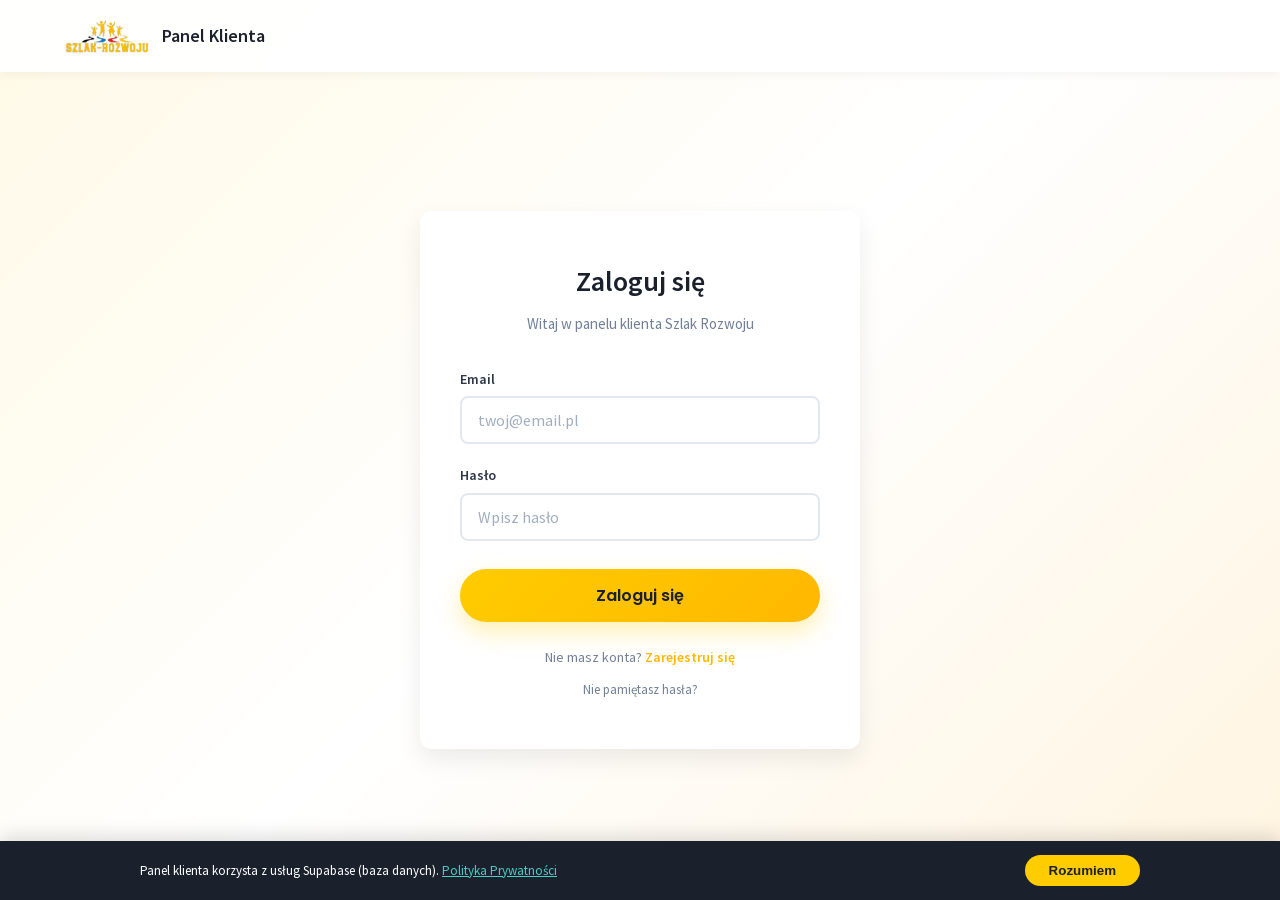
==== commit ae397636: "feat(security): Kompleksowy audyt bezpieczeństwa WWW — CSP strict, vendor local, CSPRNG, deployment " ====
--- a/panel.html
+++ b/panel.html
@@ -3,7 +3,6 @@
 
 <head>
     <meta charset="UTF-8">
-    <!-- [FIX #4] Metatagi mobilne — zapobiega zoomowaniu formularzy na iOS -->
     <meta name="viewport" content="width=device-width, initial-scale=1.0">
     <meta name="robots" content="noindex, nofollow">
     <title>Panel Klienta — Szlak Rozwoju</title>
@@ -374,7 +373,7 @@
         <div id="view-schedule" class="view">
             <div class="schedule-header">
                 <a href="#/dashboard" class="back-link">&larr; Dashboard</a>
-                <h1 id="scheduleTitle">Grafik wizyt</h1>
+                <h1 id="scheduleTitle">Grafik wizyt <span id="schedulePendingBadge" class="pending-badge" style="display:none;"></span></h1>
             </div>
 
             <!-- Nawigacja tygodnia -->
@@ -384,6 +383,23 @@
                 <button id="scheduleNext" class="btn-icon-nav" title="Następny tydzień" aria-label="Następny tydzień">&rsaquo;</button>
                 <button id="scheduleToday" class="btn-secondary btn-sm schedule-today-btn">Dziś</button>
             </div>
+
+            <!-- Toggle tydzień/miesiąc -->
+            <div class="schedule-view-toggle" id="scheduleViewToggle">
+                <button class="view-toggle-btn active" data-view="week">Tydzień</button>
+                <button class="view-toggle-btn" data-view="month">Miesiąc</button>
+            </div>
+
+            <!-- Nawigacja miesiąca (hidden by default) -->
+            <div class="schedule-nav schedule-month-nav" id="scheduleMonthNav" style="display:none;">
+                <button id="scheduleMonthPrev" class="btn-icon-nav" title="Poprzedni miesiąc" aria-label="Poprzedni miesiąc">&lsaquo;</button>
+                <span id="scheduleMonthLabel" class="schedule-week-label"></span>
+                <button id="scheduleMonthNext" class="btn-icon-nav" title="Następny miesiąc" aria-label="Następny miesiąc">&rsaquo;</button>
+                <button id="scheduleMonthToday" class="btn-secondary btn-sm schedule-today-btn">Dziś</button>
+            </div>
+
+            <!-- Siatka miesięczna -->
+            <div id="scheduleMonthGrid" class="schedule-month-grid" style="display:none;"></div>
 
             <!-- Desktop: siatka tygodniowa -->
             <div id="scheduleGrid" class="schedule-grid"></div>
@@ -475,11 +491,46 @@
                     <label for="requestNotes">Uwagi (opcjonalnie)</label>
                     <textarea id="requestNotes" class="schedule-select" rows="2" placeholder="Np. preferuję popołudnie, potrzebuję dłuższej sesji..."></textarea>
                 </div>
+                <div class="form-group">
+                    <label>Tryb sesji</label>
+                    <div class="duration-options">
+                        <label class="duration-option">
+                            <input type="radio" name="requestSessionMode" value="in_person" checked> Stacjonarna
+                        </label>
+                        <label class="duration-option">
+                            <input type="radio" name="requestSessionMode" value="online"> Online
+                        </label>
+                    </div>
+                </div>
                 <div class="booking-dialog-buttons">
                     <button type="submit" id="requestFormSaveBtn" class="btn-primary btn-sm">Wyślij propozycję</button>
                     <button type="button" id="requestFormCancelBtn" class="btn-secondary btn-sm">Anuluj</button>
                 </div>
             </form>
+        </div>
+    </div>
+
+    <!-- Accept request dialog (terapeuta) -->
+    <div id="acceptRequestDialog" class="booking-dialog" style="display:none;" role="dialog" aria-modal="true" aria-labelledby="acceptRequestTitle">
+        <div class="booking-dialog-backdrop"></div>
+        <div class="booking-dialog-content">
+            <h3 id="acceptRequestTitle">Akceptacja propozycji</h3>
+            <div id="acceptRequestDetails" class="booking-dialog-details"></div>
+            <div class="form-group">
+                <label>Tryb sesji</label>
+                <div class="duration-options">
+                    <label class="duration-option">
+                        <input type="radio" name="acceptSessionMode" value="in_person" checked> Stacjonarna
+                    </label>
+                    <label class="duration-option">
+                        <input type="radio" name="acceptSessionMode" value="online"> Online
+                    </label>
+                </div>
+            </div>
+            <div class="booking-dialog-buttons">
+                <button type="button" id="acceptRequestConfirmBtn" class="btn-primary btn-sm">Akceptuj</button>
+                <button type="button" id="acceptRequestCancelBtn" class="btn-secondary btn-sm">Anuluj</button>
+            </div>
         </div>
     </div>
 
@@ -599,11 +650,10 @@
         </div>
     </div>
 
-    <!-- Supabase JS z CDN -->
-    <script src="https://cdn.jsdelivr.net/npm/@supabase/supabase-js@2.99.3/dist/umd/supabase.min.js"
-            integrity="sha384-4bKASEcnXfYfA/rrhF9qD3mYowkb5k4Xbzbrf3ccqgZrplKUrwnA2Q/L5xcdZFAp"
-            crossorigin="anonymous"></script>
-    <!-- Moduły panelu -->
+    <!-- Supabase JS (vendor local — SRI zachowane, plik się nie zmienia) -->
+    <script src="js/vendor/supabase-2.99.3.min.js"
+            integrity="sha384-4bKASEcnXfYfA/rrhF9qD3mYowkb5k4Xbzbrf3ccqgZrplKUrwnA2Q/L5xcdZFAp"></script>
+    <!-- Moduły panelu (bez SRI — pliki projektowe zmieniają się bez CI/CD) -->
     <script src="panel/js/supabase-config.js"></script>
     <script src="panel/js/router.js"></script>
     <script src="panel/js/auth.js"></script>
@@ -613,55 +663,7 @@
     <script src="panel/js/session.js"></script>
     <script src="panel/js/documents.js"></script>
     <script src="panel/js/account.js"></script>
-
-    <script>
-        // Inicjalizacja aplikacji
-        (async function () {
-            try {
-                Auth.init();
-
-                // Sprawdź istniejącą sesję
-                var result = await supabase.auth.getSession();
-                var session = result.data.session;
-
-                if (session) {
-                    Auth.currentUser = session.user;
-                    await Auth.loadProfile();
-                    Auth.updateNavUI();
-                    Auth.renderDashboard();
-                }
-            } catch (err) {
-                console.error('Błąd inicjalizacji panelu:', err);
-            }
-
-            // Ukryj loader niezależnie od błędów
-            var loader = document.getElementById('appLoader');
-            if (loader) {
-                loader.style.display = 'none';
-            }
-
-            // Uruchom moduły i router po sprawdzeniu sesji
-            Notes.init();
-            Schedule.init();
-            Session.init();
-            Documents.init();
-            Account.init();
-            Router.init();
-
-            // Banner RODO (localStorage — pokazuje się raz, potem znika na stałe)
-            if (!localStorage.getItem('rodo_banner_accepted')) {
-                var banner = document.getElementById('privacyBanner');
-                if (banner) banner.style.display = 'block';
-            }
-            var bannerCloseBtn = document.getElementById('privacyBannerClose');
-            if (bannerCloseBtn) {
-                bannerCloseBtn.addEventListener('click', function() {
-                    document.getElementById('privacyBanner').style.display = 'none';
-                    localStorage.setItem('rodo_banner_accepted', '1');
-                });
-            }
-        })();
-    </script>
+    <script src="panel/js/init.js"></script>
 </body>
 
 </html>
--- a/panel/css/panel.css
+++ b/panel/css/panel.css
@@ -748,7 +748,7 @@
     border: 2px solid var(--color-border);
     border-radius: var(--radius-sm);
     font-family: var(--font-body);
-    font-size: 15px;
+    font-size: 16px; /* >= 16px zapobiega auto-zoom na iOS Safari */
     color: var(--color-text);
     outline: none;
     resize: vertical;
@@ -966,7 +966,7 @@
     border: 2px solid var(--color-border);
     border-radius: var(--radius-sm);
     font-family: var(--font-body);
-    font-size: 15px;
+    font-size: 16px; /* >= 16px zapobiega auto-zoom na iOS Safari */
     color: var(--color-text);
     background: var(--color-white);
     margin-bottom: 16px;
@@ -1458,7 +1458,7 @@
     border: 2px solid var(--color-border);
     border-radius: var(--radius-sm);
     font-family: var(--font-body);
-    font-size: 15px;
+    font-size: 16px; /* >= 16px zapobiega auto-zoom na iOS Safari */
     color: var(--color-text);
     background: var(--color-white);
     outline: none;
@@ -1490,7 +1490,7 @@
     border: 2px solid var(--color-border);
     border-radius: var(--radius-sm);
     font-family: var(--font-body);
-    font-size: 15px;
+    font-size: 16px; /* >= 16px zapobiega auto-zoom na iOS Safari */
     color: var(--color-text);
     outline: none;
     transition: border-color var(--transition);
@@ -1567,6 +1567,186 @@
     color: var(--color-text-dark);
     min-width: 200px;
     text-align: center;
+}
+
+/* ===== Widok miesięczny ===== */
+.schedule-view-toggle {
+    display: flex;
+    gap: 0;
+    background: #F0F0F0;
+    border-radius: 8px;
+    padding: 3px;
+    margin-bottom: 16px;
+    max-width: 240px;
+}
+.view-toggle-btn {
+    flex: 1;
+    text-align: center;
+    padding: 8px 16px;
+    border-radius: 6px;
+    cursor: pointer;
+    font-size: 14px;
+    font-weight: 500;
+    color: #666;
+    background: transparent;
+    border: none;
+    font-family: 'Poppins', sans-serif;
+    transition: all 0.2s ease;
+}
+.view-toggle-btn.active {
+    background: #FFFFFF;
+    color: #333;
+    box-shadow: 0 1px 3px rgba(0,0,0,0.1);
+}
+.view-toggle-btn:hover:not(.active) {
+    color: #333;
+}
+
+.schedule-month-nav {
+    margin-bottom: 16px;
+}
+
+.schedule-month-grid {
+    display: grid;
+    grid-template-columns: repeat(7, 1fr);
+    gap: 1px;
+    background: #E2E8F0;
+    border: 1px solid #E2E8F0;
+    border-radius: 8px;
+    overflow: hidden;
+    margin-bottom: 20px;
+}
+
+.month-day-header-cell {
+    background: #FFF9E6;
+    text-align: center;
+    padding: 8px 4px;
+    font-size: 12px;
+    font-weight: 600;
+    text-transform: uppercase;
+    letter-spacing: 0.5px;
+    color: #4A5568;
+    font-family: 'Poppins', sans-serif;
+}
+
+.month-day-cell {
+    background: #FFFFFF;
+    min-height: 80px;
+    padding: 6px;
+    cursor: pointer;
+    transition: background 0.2s ease;
+    position: relative;
+}
+.month-day-cell:hover {
+    background: #FFF9E6;
+}
+.month-day-cell.today {
+    background: #FFFDE0;
+}
+.month-day-cell.other-month {
+    opacity: 0.4;
+}
+.month-day-cell.other-month:hover {
+    opacity: 0.6;
+}
+
+.month-day-number {
+    font-size: 14px;
+    font-weight: 600;
+    color: #2D3748;
+    margin-bottom: 4px;
+}
+.month-day-cell.today .month-day-number {
+    background: #FFCC00;
+    color: #fff;
+    width: 26px;
+    height: 26px;
+    border-radius: 50%;
+    display: inline-flex;
+    align-items: center;
+    justify-content: center;
+    font-size: 12px;
+}
+
+.month-day-summary {
+    font-size: 11px;
+    color: #718096;
+    line-height: 1.4;
+}
+
+.month-status-dot {
+    display: inline-block;
+    width: 8px;
+    height: 8px;
+    border-radius: 50%;
+    margin-right: 3px;
+    vertical-align: middle;
+}
+.month-status-dot.dot-available { background: #48BB78; }
+.month-status-dot.dot-booked { background: #FFCC00; }
+.month-status-dot.dot-confirmed { background: #4ECDC4; }
+.month-status-dot.dot-requested { background: #FF8C42; }
+.month-status-dot.dot-completed { background: #A0AEC0; }
+
+.month-day-count {
+    font-weight: 600;
+    font-size: 12px;
+    color: #4A5568;
+    margin-bottom: 2px;
+}
+
+/* Pending badge */
+.pending-badge {
+    display: inline-flex;
+    align-items: center;
+    justify-content: center;
+    background: #E53E3E;
+    color: #fff;
+    font-size: 12px;
+    font-weight: 700;
+    min-width: 22px;
+    height: 22px;
+    border-radius: 50%;
+    padding: 0 5px;
+    margin-left: 8px;
+    vertical-align: middle;
+    font-family: 'Poppins', sans-serif;
+}
+
+/* ===== Widok miesięczny — responsywność ===== */
+@media (max-width: 768px) {
+    .schedule-month-grid {
+        gap: 1px;
+    }
+    .month-day-cell {
+        min-height: 48px;
+        padding: 4px;
+    }
+    .month-day-header-cell {
+        padding: 6px 2px;
+        font-size: 10px;
+    }
+    .month-day-number {
+        font-size: 12px;
+    }
+    .month-day-cell.today .month-day-number {
+        width: 22px;
+        height: 22px;
+        font-size: 10px;
+    }
+    .month-day-summary {
+        font-size: 9px;
+    }
+    .month-day-count {
+        font-size: 10px;
+    }
+    .schedule-view-toggle {
+        max-width: 200px;
+    }
+    .view-toggle-btn {
+        padding: 6px 12px;
+        font-size: 13px;
+    }
 }
 
 /* ===== Responsywność ===== */
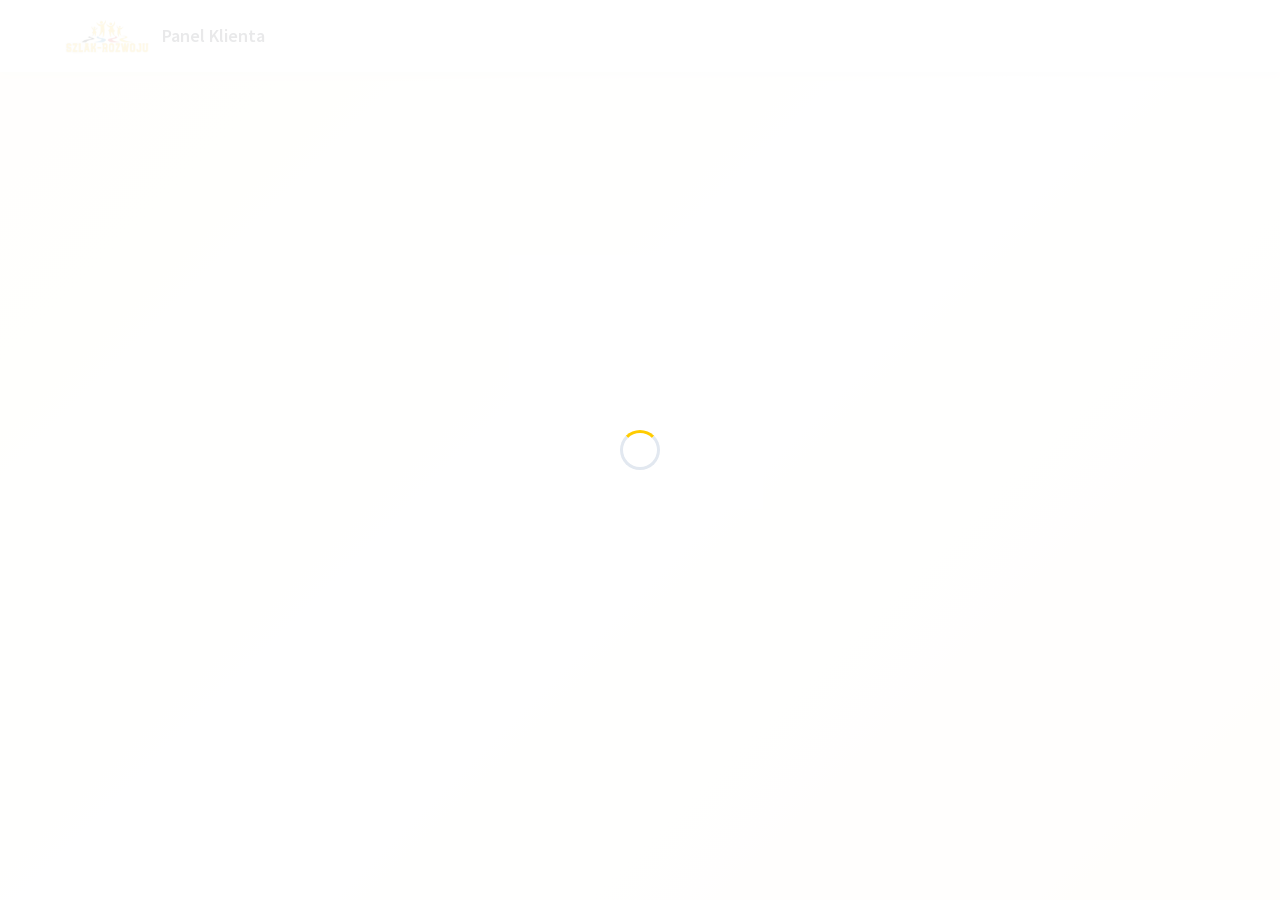
==== commit 0347f695: "fix: Poprawka SRI hash supabase vendor + fix prepare_account_deletion Nieprawidłowy hash SRI blokowa" ====
--- a/panel.html
+++ b/panel.html
@@ -8,67 +8,6 @@
     <title>Panel Klienta — Szlak Rozwoju</title>
     <meta name="description" content="Panel klienta Szlak Rozwoju — historia terapii, notatki, dokumenty i grafik wizyt.">
     <link rel="icon" type="image/png" href="logo.png">
-    <style>
-        /* Self-hosted Google Fonts (RODO: eliminuje wysyłanie IP do Google) */
-        @font-face { font-family: 'Poppins'; font-style: normal; font-weight: 300; font-display: swap;
-            src: url('fonts/poppins-300-latin-ext.woff2') format('woff2'); unicode-range: U+0100-02BA, U+02BD-02C5, U+02C7-02CC, U+02CE-02D7, U+02DD-02FF, U+0304, U+0308, U+0329, U+1D00-1DBF, U+1E00-1E9F, U+1EF2-1EFF, U+2020, U+20A0-20AB, U+20AD-20C0, U+2113, U+2C60-2C7F, U+A720-A7FF; }
-        @font-face { font-family: 'Poppins'; font-style: normal; font-weight: 300; font-display: swap;
-            src: url('fonts/poppins-300-latin.woff2') format('woff2'); unicode-range: U+0000-00FF, U+0131, U+0152-0153, U+02BB-02BC, U+02C6, U+02DA, U+02DC, U+0304, U+0308, U+0329, U+2000-206F, U+20AC, U+2122, U+2191, U+2193, U+2212, U+2215, U+FEFF, U+FFFD; }
-        @font-face { font-family: 'Poppins'; font-style: normal; font-weight: 400; font-display: swap;
-            src: url('fonts/poppins-400-latin-ext.woff2') format('woff2'); unicode-range: U+0100-02BA, U+02BD-02C5, U+02C7-02CC, U+02CE-02D7, U+02DD-02FF, U+0304, U+0308, U+0329, U+1D00-1DBF, U+1E00-1E9F, U+1EF2-1EFF, U+2020, U+20A0-20AB, U+20AD-20C0, U+2113, U+2C60-2C7F, U+A720-A7FF; }
-        @font-face { font-family: 'Poppins'; font-style: normal; font-weight: 400; font-display: swap;
-            src: url('fonts/poppins-400-latin.woff2') format('woff2'); unicode-range: U+0000-00FF, U+0131, U+0152-0153, U+02BB-02BC, U+02C6, U+02DA, U+02DC, U+0304, U+0308, U+0329, U+2000-206F, U+20AC, U+2122, U+2191, U+2193, U+2212, U+2215, U+FEFF, U+FFFD; }
-        @font-face { font-family: 'Poppins'; font-style: normal; font-weight: 600; font-display: swap;
-            src: url('fonts/poppins-600-latin-ext.woff2') format('woff2'); unicode-range: U+0100-02BA, U+02BD-02C5, U+02C7-02CC, U+02CE-02D7, U+02DD-02FF, U+0304, U+0308, U+0329, U+1D00-1DBF, U+1E00-1E9F, U+1EF2-1EFF, U+2020, U+20A0-20AB, U+20AD-20C0, U+2113, U+2C60-2C7F, U+A720-A7FF; }
-        @font-face { font-family: 'Poppins'; font-style: normal; font-weight: 600; font-display: swap;
-            src: url('fonts/poppins-600-latin.woff2') format('woff2'); unicode-range: U+0000-00FF, U+0131, U+0152-0153, U+02BB-02BC, U+02C6, U+02DA, U+02DC, U+0304, U+0308, U+0329, U+2000-206F, U+20AC, U+2122, U+2191, U+2193, U+2212, U+2215, U+FEFF, U+FFFD; }
-        @font-face { font-family: 'Poppins'; font-style: normal; font-weight: 700; font-display: swap;
-            src: url('fonts/poppins-700-latin-ext.woff2') format('woff2'); unicode-range: U+0100-02BA, U+02BD-02C5, U+02C7-02CC, U+02CE-02D7, U+02DD-02FF, U+0304, U+0308, U+0329, U+1D00-1DBF, U+1E00-1E9F, U+1EF2-1EFF, U+2020, U+20A0-20AB, U+20AD-20C0, U+2113, U+2C60-2C7F, U+A720-A7FF; }
-        @font-face { font-family: 'Poppins'; font-style: normal; font-weight: 700; font-display: swap;
-            src: url('fonts/poppins-700-latin.woff2') format('woff2'); unicode-range: U+0000-00FF, U+0131, U+0152-0153, U+02BB-02BC, U+02C6, U+02DA, U+02DC, U+0304, U+0308, U+0329, U+2000-206F, U+20AC, U+2122, U+2191, U+2193, U+2212, U+2215, U+FEFF, U+FFFD; }
-        @font-face { font-family: 'Poppins'; font-style: normal; font-weight: 800; font-display: swap;
-            src: url('fonts/poppins-800-latin-ext.woff2') format('woff2'); unicode-range: U+0100-02BA, U+02BD-02C5, U+02C7-02CC, U+02CE-02D7, U+02DD-02FF, U+0304, U+0308, U+0329, U+1D00-1DBF, U+1E00-1E9F, U+1EF2-1EFF, U+2020, U+20A0-20AB, U+20AD-20C0, U+2113, U+2C60-2C7F, U+A720-A7FF; }
-        @font-face { font-family: 'Poppins'; font-style: normal; font-weight: 800; font-display: swap;
-            src: url('fonts/poppins-800-latin.woff2') format('woff2'); unicode-range: U+0000-00FF, U+0131, U+0152-0153, U+02BB-02BC, U+02C6, U+02DA, U+02DC, U+0304, U+0308, U+0329, U+2000-206F, U+20AC, U+2122, U+2191, U+2193, U+2212, U+2215, U+FEFF, U+FFFD; }
-        @font-face { font-family: 'Source Sans Pro'; font-style: normal; font-weight: 300; font-display: swap;
-            src: url('fonts/source-sans-pro-300-latin-ext.woff2') format('woff2'); unicode-range: U+0100-02BA, U+02BD-02C5, U+02C7-02CC, U+02CE-02D7, U+02DD-02FF, U+0304, U+0308, U+0329, U+1D00-1DBF, U+1E00-1E9F, U+1EF2-1EFF, U+2020, U+20A0-20AB, U+20AD-20C0, U+2113, U+2C60-2C7F, U+A720-A7FF; }
-        @font-face { font-family: 'Source Sans Pro'; font-style: normal; font-weight: 300; font-display: swap;
-            src: url('fonts/source-sans-pro-300-latin.woff2') format('woff2'); unicode-range: U+0000-00FF, U+0131, U+0152-0153, U+02BB-02BC, U+02C6, U+02DA, U+02DC, U+0304, U+0308, U+0329, U+2000-206F, U+20AC, U+2122, U+2191, U+2193, U+2212, U+2215, U+FEFF, U+FFFD; }
-        @font-face { font-family: 'Source Sans Pro'; font-style: normal; font-weight: 400; font-display: swap;
-            src: url('fonts/source-sans-pro-400-latin-ext.woff2') format('woff2'); unicode-range: U+0100-02BA, U+02BD-02C5, U+02C7-02CC, U+02CE-02D7, U+02DD-02FF, U+0304, U+0308, U+0329, U+1D00-1DBF, U+1E00-1E9F, U+1EF2-1EFF, U+2020, U+20A0-20AB, U+20AD-20C0, U+2113, U+2C60-2C7F, U+A720-A7FF; }
-        @font-face { font-family: 'Source Sans Pro'; font-style: normal; font-weight: 400; font-display: swap;
-            src: url('fonts/source-sans-pro-400-latin.woff2') format('woff2'); unicode-range: U+0000-00FF, U+0131, U+0152-0153, U+02BB-02BC, U+02C6, U+02DA, U+02DC, U+0304, U+0308, U+0329, U+2000-206F, U+20AC, U+2122, U+2191, U+2193, U+2212, U+2215, U+FEFF, U+FFFD; }
-        @font-face { font-family: 'Source Sans Pro'; font-style: normal; font-weight: 600; font-display: swap;
-            src: url('fonts/source-sans-pro-600-latin-ext.woff2') format('woff2'); unicode-range: U+0100-02BA, U+02BD-02C5, U+02C7-02CC, U+02CE-02D7, U+02DD-02FF, U+0304, U+0308, U+0329, U+1D00-1DBF, U+1E00-1E9F, U+1EF2-1EFF, U+2020, U+20A0-20AB, U+20AD-20C0, U+2113, U+2C60-2C7F, U+A720-A7FF; }
-        @font-face { font-family: 'Source Sans Pro'; font-style: normal; font-weight: 600; font-display: swap;
-            src: url('fonts/source-sans-pro-600-latin.woff2') format('woff2'); unicode-range: U+0000-00FF, U+0131, U+0152-0153, U+02BB-02BC, U+02C6, U+02DA, U+02DC, U+0304, U+0308, U+0329, U+2000-206F, U+20AC, U+2122, U+2191, U+2193, U+2212, U+2215, U+FEFF, U+FFFD; }
-        /* Skip-to-content (accessibility) */
-        .skip-to-content {
-            position: absolute;
-            left: -9999px;
-            top: auto;
-            width: 1px;
-            height: 1px;
-            overflow: hidden;
-            z-index: 10000;
-        }
-        .skip-to-content:focus {
-            position: fixed;
-            top: 10px;
-            left: 10px;
-            width: auto;
-            height: auto;
-            padding: 12px 24px;
-            background: #FFCC00;
-            color: #1a1a2e;
-            font-size: 16px;
-            font-weight: 600;
-            text-decoration: none;
-            border-radius: 8px;
-            box-shadow: 0 4px 12px rgba(0,0,0,0.3);
-            z-index: 10000;
-        }
-    </style>
     <link rel="stylesheet" href="panel/css/panel.css">
 </head>
 
@@ -89,13 +28,13 @@
             </a>
 
             <!-- Widoczne gdy niezalogowany -->
-            <div id="navGuest" class="nav-links" style="display: none;">
+            <div id="navGuest" class="nav-links u-hidden">
                 <a href="index.html">Strona główna</a>
                 <a href="polityka-prywatnosci.html">Polityka Prywatności</a>
             </div>
 
             <!-- Widoczne gdy zalogowany -->
-            <div id="navAuth" class="nav-links" style="display: none;">
+            <div id="navAuth" class="nav-links u-hidden">
                 <a href="index.html">Strona główna</a>
                 <div class="nav-user">
                     <span id="navUserName" class="nav-user-name"></span>
@@ -107,13 +46,13 @@
     </nav>
 
     <!-- Banner RODO -->
-    <div id="privacyBanner" style="display:none; position:fixed; bottom:0; left:0; right:0; background:#1A202C; color:#fff; padding:14px 24px; z-index:10000; font-family:var(--font-body); font-size:13px; line-height:1.5; box-shadow:0 -4px 20px rgba(0,0,0,0.15);">
-        <div style="max-width:1000px; margin:0 auto; display:flex; align-items:center; gap:16px; flex-wrap:wrap;">
-            <p style="flex:1; margin:0;">
+    <div id="privacyBanner" class="privacy-banner u-hidden">
+        <div class="privacy-banner__inner">
+            <p class="privacy-banner__text">
                 Panel klienta korzysta z usług Supabase (baza danych).
-                <a href="polityka-prywatnosci.html" style="color:#4ECDC4; text-decoration:underline;">Polityka Prywatności</a>
+                <a href="polityka-prywatnosci.html" class="link--accent-underline">Polityka Prywatności</a>
             </p>
-            <button id="privacyBannerClose" style="background:var(--color-gold); color:#1A202C; border:none; padding:8px 24px; border-radius:50px; font-weight:600; cursor:pointer;">Rozumiem</button>
+            <button id="privacyBannerClose" class="privacy-banner__btn">Rozumiem</button>
         </div>
     </div>
 
@@ -220,10 +159,10 @@
                             <label for="registerPassword">Hasło</label>
                             <input type="password" id="registerPassword" placeholder="Min. 8 znaków" required minlength="8" autocomplete="new-password" aria-describedby="registerAlert">
                         </div>
-                        <div class="form-group" style="margin-top: 8px;">
-                            <label style="display: flex; align-items: flex-start; gap: 10px; cursor: pointer; font-size: 13px; color: var(--color-text-light); line-height: 1.5;">
-                                <input type="checkbox" id="registerConsent" required style="margin-top: 3px; min-width: 16px; min-height: 16px; accent-color: var(--color-gold);">
-                                <span>Akceptuję <a href="polityka-prywatnosci.html" target="_blank" style="color: var(--color-turquoise); text-decoration: underline;">Politykę Prywatności</a>
+                        <div class="form-group form-consent-group">
+                            <label class="form-consent-label">
+                                <input type="checkbox" id="registerConsent" required class="form-consent-checkbox">
+                                <span>Akceptuję <a href="polityka-prywatnosci.html" target="_blank" class="link--accent-underline">Politykę Prywatności</a>
                                 i wyrażam wyraźną zgodę na przetwarzanie moich danych osobowych, w tym danych
                                 dotyczących zdrowia, w celu prowadzenia konta w panelu klienta. *</span>
                             </label>
@@ -289,7 +228,7 @@
 
                 <div class="account-card">
                     <h3>Eksport danych</h3>
-                    <p style="color: var(--color-text-light); margin-bottom: 16px; font-size: 14px;">
+                    <p class="text-note">
                         Pobierz kopię swoich danych osobowych w formacie JSON (art. 20 RODO).
                         Eksport zawiera: profil, historię wizyt, notatki z sesji i listę załączników.
                     </p>
@@ -298,7 +237,7 @@
 
                 <div class="account-card account-card-danger">
                     <h3>Usuwanie konta</h3>
-                    <p style="color: var(--color-text-light); margin-bottom: 16px; font-size: 14px;">
+                    <p class="text-note">
                         Trwale usunięte zostaną: Twoje konto, profil, notatki z sesji, załączniki i historia wizyt.
                         Tej operacji nie można cofnąć.
                     </p>
@@ -316,7 +255,7 @@
 
             <div class="notes-layout">
                 <!-- Sidebar klientów (tylko terapeuta) -->
-                <aside id="clientsSidebar" class="clients-sidebar" style="display: none;">
+                <aside id="clientsSidebar" class="clients-sidebar u-hidden">
                     <h3>Klienci</h3>
                     <input type="text" id="clientSearch" class="client-search" placeholder="Szukaj klienta...">
                     <div id="clientsList" class="clients-list">
@@ -327,7 +266,7 @@
                 <!-- Panel główny z notatkami -->
                 <main class="notes-main">
                     <!-- Pasek akcji (terapeuta) -->
-                    <div id="notesActions" class="notes-actions" style="display: none;">
+                    <div id="notesActions" class="notes-actions u-hidden">
                         <span id="notesClientName" class="notes-client-name"></span>
                         <button id="addNoteBtn" class="btn-primary btn-sm">+ Dodaj notatkę</button>
                     </div>
@@ -338,7 +277,7 @@
                     </div>
 
                     <!-- Przycisk "Załaduj więcej" -->
-                    <div id="notesLoadMore" class="notes-load-more" style="display: none;">
+                    <div id="notesLoadMore" class="notes-load-more u-hidden">
                         <button id="loadMoreBtn" class="btn-secondary btn-sm">Załaduj więcej</button>
                     </div>
                 </main>
@@ -362,10 +301,10 @@
                 <div id="sessionInfo" class="session-info"></div>
             </div>
             <div id="sessionContainer" class="session-container"></div>
-            <div id="sessionActions" class="session-actions" style="display: none;">
+            <div id="sessionActions" class="session-actions u-hidden">
                 <a id="sessionExternalLink" href="#" target="_blank" rel="noopener"
                    class="btn-secondary btn-sm">Otwórz w nowej karcie</a>
-                <button id="sessionEndBtn" class="btn-primary btn-sm" style="width:auto;">Zakończ sesję</button>
+                <button id="sessionEndBtn" class="btn-primary btn-sm btn-auto-width">Zakończ sesję</button>
             </div>
         </div>
 
@@ -373,7 +312,7 @@
         <div id="view-schedule" class="view">
             <div class="schedule-header">
                 <a href="#/dashboard" class="back-link">&larr; Dashboard</a>
-                <h1 id="scheduleTitle">Grafik wizyt <span id="schedulePendingBadge" class="pending-badge" style="display:none;"></span></h1>
+                <h1 id="scheduleTitle">Grafik wizyt <span id="schedulePendingBadge" class="pending-badge u-hidden"></span></h1>
             </div>
 
             <!-- Nawigacja tygodnia -->
@@ -391,7 +330,7 @@
             </div>
 
             <!-- Nawigacja miesiąca (hidden by default) -->
-            <div class="schedule-nav schedule-month-nav" id="scheduleMonthNav" style="display:none;">
+            <div class="schedule-nav schedule-month-nav u-hidden" id="scheduleMonthNav">
                 <button id="scheduleMonthPrev" class="btn-icon-nav" title="Poprzedni miesiąc" aria-label="Poprzedni miesiąc">&lsaquo;</button>
                 <span id="scheduleMonthLabel" class="schedule-week-label"></span>
                 <button id="scheduleMonthNext" class="btn-icon-nav" title="Następny miesiąc" aria-label="Następny miesiąc">&rsaquo;</button>
@@ -399,24 +338,24 @@
             </div>
 
             <!-- Siatka miesięczna -->
-            <div id="scheduleMonthGrid" class="schedule-month-grid" style="display:none;"></div>
+            <div id="scheduleMonthGrid" class="schedule-month-grid u-hidden"></div>
 
             <!-- Desktop: siatka tygodniowa -->
             <div id="scheduleGrid" class="schedule-grid"></div>
 
             <!-- Pasek akcji terapeuty -->
-            <div id="scheduleActions" class="schedule-actions" style="display: none;">
+            <div id="scheduleActions" class="schedule-actions u-hidden">
                 <button id="addSlotBtn" class="btn-primary btn-sm schedule-action-btn">+ Dodaj termin</button>
                 <button id="copyWeekBtn" class="btn-secondary btn-sm schedule-action-btn">Kopiuj tydzień</button>
             </div>
 
             <!-- Przycisk propozycji terminu (klient) -->
-            <div id="clientRequestSection" style="display: none; text-align: center;">
+            <div id="clientRequestSection" class="client-request-section u-hidden">
                 <button id="requestAppointmentBtn" class="btn-request-appointment">Zaproponuj termin</button>
             </div>
 
             <!-- Moje wizyty (klient) -->
-            <div id="myAppointments" class="my-appointments" style="display: none;">
+            <div id="myAppointments" class="my-appointments u-hidden">
                 <h2>Moje wizyty</h2>
                 <div id="myAppointmentsList" class="my-appointments-list"></div>
             </div>
@@ -425,7 +364,7 @@
     </div>
 
     <!-- Booking dialog modal -->
-    <div id="bookingDialog" class="booking-dialog" style="display: none;" role="dialog" aria-modal="true" aria-labelledby="bookingDialogTitle">
+    <div id="bookingDialog" class="booking-dialog u-hidden" role="dialog" aria-modal="true" aria-labelledby="bookingDialogTitle">
         <div class="booking-dialog-backdrop"></div>
         <div class="booking-dialog-content">
             <h3 id="bookingDialogTitle">Potwierdzenie rezerwacji</h3>
@@ -451,7 +390,7 @@
     </div>
 
     <!-- Request form modal (klient — propozycja terminu) -->
-    <div id="requestFormModal" class="booking-dialog" style="display: none;" role="dialog" aria-modal="true" aria-labelledby="requestFormTitle">
+    <div id="requestFormModal" class="booking-dialog u-hidden" role="dialog" aria-modal="true" aria-labelledby="requestFormTitle">
         <div class="booking-dialog-backdrop"></div>
         <div class="booking-dialog-content slot-form-content">
             <h3 id="requestFormTitle">Zaproponuj termin</h3>
@@ -511,7 +450,7 @@
     </div>
 
     <!-- Accept request dialog (terapeuta) -->
-    <div id="acceptRequestDialog" class="booking-dialog" style="display:none;" role="dialog" aria-modal="true" aria-labelledby="acceptRequestTitle">
+    <div id="acceptRequestDialog" class="booking-dialog u-hidden" role="dialog" aria-modal="true" aria-labelledby="acceptRequestTitle">
         <div class="booking-dialog-backdrop"></div>
         <div class="booking-dialog-content">
             <h3 id="acceptRequestTitle">Akceptacja propozycji</h3>
@@ -535,7 +474,7 @@
     </div>
 
     <!-- Slot form modal (terapeuta) -->
-    <div id="slotFormModal" class="booking-dialog" style="display: none;" role="dialog" aria-modal="true" aria-labelledby="slotFormTitle">
+    <div id="slotFormModal" class="booking-dialog u-hidden" role="dialog" aria-modal="true" aria-labelledby="slotFormTitle">
         <div class="booking-dialog-backdrop"></div>
         <div class="booking-dialog-content slot-form-content">
             <h3 id="slotFormTitle">Nowy termin</h3>
@@ -560,7 +499,7 @@
                         <label for="slotStartTime">Od</label>
                         <input type="time" id="slotStartTime" value="09:00" required>
                     </div>
-                    <div class="form-group" id="slotRangeEndGroup" style="display: none;">
+                    <div class="form-group u-hidden" id="slotRangeEndGroup">
                         <label for="slotRangeEndTime">Do</label>
                         <input type="time" id="slotRangeEndTime" value="21:00">
                     </div>
@@ -574,7 +513,7 @@
                         <label class="duration-option"><input type="radio" name="slotDuration" value="90"> 90 min</label>
                     </div>
                 </div>
-                <div class="form-group" id="slotRangeDurationGroup" style="display: none;">
+                <div class="form-group u-hidden" id="slotRangeDurationGroup">
                     <label for="slotRangeDuration">Długość sesji</label>
                     <select id="slotRangeDuration" class="schedule-select">
                         <option value="30">30 min</option>
@@ -583,7 +522,7 @@
                         <option value="90">90 min</option>
                     </select>
                 </div>
-                <div class="form-group" id="slotBreakGroup" style="display: none;">
+                <div class="form-group u-hidden" id="slotBreakGroup">
                     <label for="slotBreakTime">Przerwa między sesjami</label>
                     <select id="slotBreakTime" class="schedule-select">
                         <option value="0">Brak</option>
@@ -628,7 +567,7 @@
                     <label class="repeat-label">
                         <input type="checkbox" id="slotRepeat"> Powtórz w przyszłych tygodniach
                     </label>
-                    <div id="slotRepeatWeeks" style="display: none; margin-top: 8px;">
+                    <div id="slotRepeatWeeks" class="slot-repeat-weeks u-hidden">
                         <label for="slotRepeatCount">Ile tygodni:</label>
                         <input type="number" id="slotRepeatCount" min="1" max="12" value="4" class="repeat-count-input">
                     </div>
@@ -642,7 +581,7 @@
     </div>
 
     <!-- Lightbox overlay -->
-    <div id="lightbox" class="lightbox" style="display: none;">
+    <div id="lightbox" class="lightbox u-hidden">
         <div class="lightbox-backdrop"></div>
         <div class="lightbox-content">
             <button class="lightbox-close">✕</button>
@@ -652,7 +591,7 @@
 
     <!-- Supabase JS (vendor local — SRI zachowane, plik się nie zmienia) -->
     <script src="js/vendor/supabase-2.99.3.min.js"
-            integrity="sha384-4bKASEcnXfYfA/rrhF9qD3mYowkb5k4Xbzbrf3ccqgZrplKUrwnA2Q/L5xcdZFAp"></script>
+            integrity="sha384-SeIwIN8I3EHuuFlHYG6lXNyWgN54Tj1/bOvnpHVFZsL9BQ60b93uESdkU2ArZVUE"></script>
     <!-- Moduły panelu (bez SRI — pliki projektowe zmieniają się bez CI/CD) -->
     <script src="panel/js/supabase-config.js"></script>
     <script src="panel/js/router.js"></script>
--- a/panel/css/panel.css
+++ b/panel/css/panel.css
@@ -1,4 +1,65 @@
-/* ===== Design Tokens (z głównej strony szlak-rozwoju.html) ===== */
+/* ===== Self-hosted Google Fonts (RODO) ===== */
+@font-face { font-family: 'Poppins'; font-style: normal; font-weight: 300; font-display: swap;
+    src: url('../../fonts/poppins-300-latin-ext.woff2') format('woff2'); unicode-range: U+0100-02BA, U+02BD-02C5, U+02C7-02CC, U+02CE-02D7, U+02DD-02FF, U+0304, U+0308, U+0329, U+1D00-1DBF, U+1E00-1E9F, U+1EF2-1EFF, U+2020, U+20A0-20AB, U+20AD-20C0, U+2113, U+2C60-2C7F, U+A720-A7FF; }
+@font-face { font-family: 'Poppins'; font-style: normal; font-weight: 300; font-display: swap;
+    src: url('../../fonts/poppins-300-latin.woff2') format('woff2'); unicode-range: U+0000-00FF, U+0131, U+0152-0153, U+02BB-02BC, U+02C6, U+02DA, U+02DC, U+0304, U+0308, U+0329, U+2000-206F, U+20AC, U+2122, U+2191, U+2193, U+2212, U+2215, U+FEFF, U+FFFD; }
+@font-face { font-family: 'Poppins'; font-style: normal; font-weight: 400; font-display: swap;
+    src: url('../../fonts/poppins-400-latin-ext.woff2') format('woff2'); unicode-range: U+0100-02BA, U+02BD-02C5, U+02C7-02CC, U+02CE-02D7, U+02DD-02FF, U+0304, U+0308, U+0329, U+1D00-1DBF, U+1E00-1E9F, U+1EF2-1EFF, U+2020, U+20A0-20AB, U+20AD-20C0, U+2113, U+2C60-2C7F, U+A720-A7FF; }
+@font-face { font-family: 'Poppins'; font-style: normal; font-weight: 400; font-display: swap;
+    src: url('../../fonts/poppins-400-latin.woff2') format('woff2'); unicode-range: U+0000-00FF, U+0131, U+0152-0153, U+02BB-02BC, U+02C6, U+02DA, U+02DC, U+0304, U+0308, U+0329, U+2000-206F, U+20AC, U+2122, U+2191, U+2193, U+2212, U+2215, U+FEFF, U+FFFD; }
+@font-face { font-family: 'Poppins'; font-style: normal; font-weight: 600; font-display: swap;
+    src: url('../../fonts/poppins-600-latin-ext.woff2') format('woff2'); unicode-range: U+0100-02BA, U+02BD-02C5, U+02C7-02CC, U+02CE-02D7, U+02DD-02FF, U+0304, U+0308, U+0329, U+1D00-1DBF, U+1E00-1E9F, U+1EF2-1EFF, U+2020, U+20A0-20AB, U+20AD-20C0, U+2113, U+2C60-2C7F, U+A720-A7FF; }
+@font-face { font-family: 'Poppins'; font-style: normal; font-weight: 600; font-display: swap;
+    src: url('../../fonts/poppins-600-latin.woff2') format('woff2'); unicode-range: U+0000-00FF, U+0131, U+0152-0153, U+02BB-02BC, U+02C6, U+02DA, U+02DC, U+0304, U+0308, U+0329, U+2000-206F, U+20AC, U+2122, U+2191, U+2193, U+2212, U+2215, U+FEFF, U+FFFD; }
+@font-face { font-family: 'Poppins'; font-style: normal; font-weight: 700; font-display: swap;
+    src: url('../../fonts/poppins-700-latin-ext.woff2') format('woff2'); unicode-range: U+0100-02BA, U+02BD-02C5, U+02C7-02CC, U+02CE-02D7, U+02DD-02FF, U+0304, U+0308, U+0329, U+1D00-1DBF, U+1E00-1E9F, U+1EF2-1EFF, U+2020, U+20A0-20AB, U+20AD-20C0, U+2113, U+2C60-2C7F, U+A720-A7FF; }
+@font-face { font-family: 'Poppins'; font-style: normal; font-weight: 700; font-display: swap;
+    src: url('../../fonts/poppins-700-latin.woff2') format('woff2'); unicode-range: U+0000-00FF, U+0131, U+0152-0153, U+02BB-02BC, U+02C6, U+02DA, U+02DC, U+0304, U+0308, U+0329, U+2000-206F, U+20AC, U+2122, U+2191, U+2193, U+2212, U+2215, U+FEFF, U+FFFD; }
+@font-face { font-family: 'Poppins'; font-style: normal; font-weight: 800; font-display: swap;
+    src: url('../../fonts/poppins-800-latin-ext.woff2') format('woff2'); unicode-range: U+0100-02BA, U+02BD-02C5, U+02C7-02CC, U+02CE-02D7, U+02DD-02FF, U+0304, U+0308, U+0329, U+1D00-1DBF, U+1E00-1E9F, U+1EF2-1EFF, U+2020, U+20A0-20AB, U+20AD-20C0, U+2113, U+2C60-2C7F, U+A720-A7FF; }
+@font-face { font-family: 'Poppins'; font-style: normal; font-weight: 800; font-display: swap;
+    src: url('../../fonts/poppins-800-latin.woff2') format('woff2'); unicode-range: U+0000-00FF, U+0131, U+0152-0153, U+02BB-02BC, U+02C6, U+02DA, U+02DC, U+0304, U+0308, U+0329, U+2000-206F, U+20AC, U+2122, U+2191, U+2193, U+2212, U+2215, U+FEFF, U+FFFD; }
+@font-face { font-family: 'Source Sans Pro'; font-style: normal; font-weight: 300; font-display: swap;
+    src: url('../../fonts/source-sans-pro-300-latin-ext.woff2') format('woff2'); unicode-range: U+0100-02BA, U+02BD-02C5, U+02C7-02CC, U+02CE-02D7, U+02DD-02FF, U+0304, U+0308, U+0329, U+1D00-1DBF, U+1E00-1E9F, U+1EF2-1EFF, U+2020, U+20A0-20AB, U+20AD-20C0, U+2113, U+2C60-2C7F, U+A720-A7FF; }
+@font-face { font-family: 'Source Sans Pro'; font-style: normal; font-weight: 300; font-display: swap;
+    src: url('../../fonts/source-sans-pro-300-latin.woff2') format('woff2'); unicode-range: U+0000-00FF, U+0131, U+0152-0153, U+02BB-02BC, U+02C6, U+02DA, U+02DC, U+0304, U+0308, U+0329, U+2000-206F, U+20AC, U+2122, U+2191, U+2193, U+2212, U+2215, U+FEFF, U+FFFD; }
+@font-face { font-family: 'Source Sans Pro'; font-style: normal; font-weight: 400; font-display: swap;
+    src: url('../../fonts/source-sans-pro-400-latin-ext.woff2') format('woff2'); unicode-range: U+0100-02BA, U+02BD-02C5, U+02C7-02CC, U+02CE-02D7, U+02DD-02FF, U+0304, U+0308, U+0329, U+1D00-1DBF, U+1E00-1E9F, U+1EF2-1EFF, U+2020, U+20A0-20AB, U+20AD-20C0, U+2113, U+2C60-2C7F, U+A720-A7FF; }
+@font-face { font-family: 'Source Sans Pro'; font-style: normal; font-weight: 400; font-display: swap;
+    src: url('../../fonts/source-sans-pro-400-latin.woff2') format('woff2'); unicode-range: U+0000-00FF, U+0131, U+0152-0153, U+02BB-02BC, U+02C6, U+02DA, U+02DC, U+0304, U+0308, U+0329, U+2000-206F, U+20AC, U+2122, U+2191, U+2193, U+2212, U+2215, U+FEFF, U+FFFD; }
+@font-face { font-family: 'Source Sans Pro'; font-style: normal; font-weight: 600; font-display: swap;
+    src: url('../../fonts/source-sans-pro-600-latin-ext.woff2') format('woff2'); unicode-range: U+0100-02BA, U+02BD-02C5, U+02C7-02CC, U+02CE-02D7, U+02DD-02FF, U+0304, U+0308, U+0329, U+1D00-1DBF, U+1E00-1E9F, U+1EF2-1EFF, U+2020, U+20A0-20AB, U+20AD-20C0, U+2113, U+2C60-2C7F, U+A720-A7FF; }
+@font-face { font-family: 'Source Sans Pro'; font-style: normal; font-weight: 600; font-display: swap;
+    src: url('../../fonts/source-sans-pro-600-latin.woff2') format('woff2'); unicode-range: U+0000-00FF, U+0131, U+0152-0153, U+02BB-02BC, U+02C6, U+02DA, U+02DC, U+0304, U+0308, U+0329, U+2000-206F, U+20AC, U+2122, U+2191, U+2193, U+2212, U+2215, U+FEFF, U+FFFD; }
+
+/* ===== Skip-to-content (accessibility) ===== */
+.skip-to-content {
+    position: absolute;
+    left: -9999px;
+    top: auto;
+    width: 1px;
+    height: 1px;
+    overflow: hidden;
+    z-index: 10000;
+}
+.skip-to-content:focus {
+    position: fixed;
+    top: 10px;
+    left: 10px;
+    width: auto;
+    height: auto;
+    padding: 12px 24px;
+    background: #FFCC00;
+    color: #1a1a2e;
+    font-size: 16px;
+    font-weight: 600;
+    text-decoration: none;
+    border-radius: 8px;
+    box-shadow: 0 4px 12px rgba(0,0,0,0.3);
+    z-index: 10000;
+}
+
+/* ===== Design Tokens (z głównej strony index.html) ===== */
 :root {
     --color-gold: #FFCC00;
     --color-gold-dark: #FFB800;
@@ -2077,3 +2138,102 @@
     opacity: 0.6;
     cursor: not-allowed;
 }
+
+/* ===== Utility classes ===== */
+.u-hidden {
+    display: none !important;
+}
+
+/* ===== Privacy banner ===== */
+.privacy-banner {
+    position: fixed;
+    bottom: 0;
+    left: 0;
+    right: 0;
+    background: #1A202C;
+    color: #fff;
+    padding: 14px 24px;
+    z-index: 10000;
+    font-family: var(--font-body);
+    font-size: 13px;
+    line-height: 1.5;
+    box-shadow: 0 -4px 20px rgba(0,0,0,0.15);
+}
+
+.privacy-banner__inner {
+    max-width: 1000px;
+    margin: 0 auto;
+    display: flex;
+    align-items: center;
+    gap: 16px;
+    flex-wrap: wrap;
+}
+
+.privacy-banner__text {
+    flex: 1;
+    margin: 0;
+}
+
+.privacy-banner__btn {
+    background: var(--color-gold);
+    color: #1A202C;
+    border: none;
+    padding: 8px 24px;
+    border-radius: 50px;
+    font-weight: 600;
+    cursor: pointer;
+}
+
+/* ===== Link accents ===== */
+.link--accent {
+    color: var(--color-turquoise);
+}
+
+.link--accent-underline {
+    color: var(--color-turquoise);
+    text-decoration: underline;
+}
+
+/* ===== Form consent ===== */
+.form-consent-group {
+    margin-top: 8px;
+}
+
+.form-consent-label {
+    display: flex;
+    align-items: flex-start;
+    gap: 10px;
+    cursor: pointer;
+    font-size: 13px;
+    color: var(--color-text-light);
+    line-height: 1.5;
+}
+
+.form-consent-checkbox {
+    margin-top: 3px;
+    min-width: 16px;
+    min-height: 16px;
+    accent-color: var(--color-gold);
+}
+
+/* ===== Text helpers ===== */
+.text-note {
+    color: var(--color-text-light);
+    margin-bottom: 16px;
+    font-size: 14px;
+}
+
+/* ===== Button width auto ===== */
+.btn-auto-width {
+    width: auto;
+}
+
+/* ===== Client request section ===== */
+.client-request-section {
+    text-align: center;
+}
+
+/* ===== Slot repeat weeks ===== */
+.slot-repeat-weeks {
+    margin-top: 8px;
+}
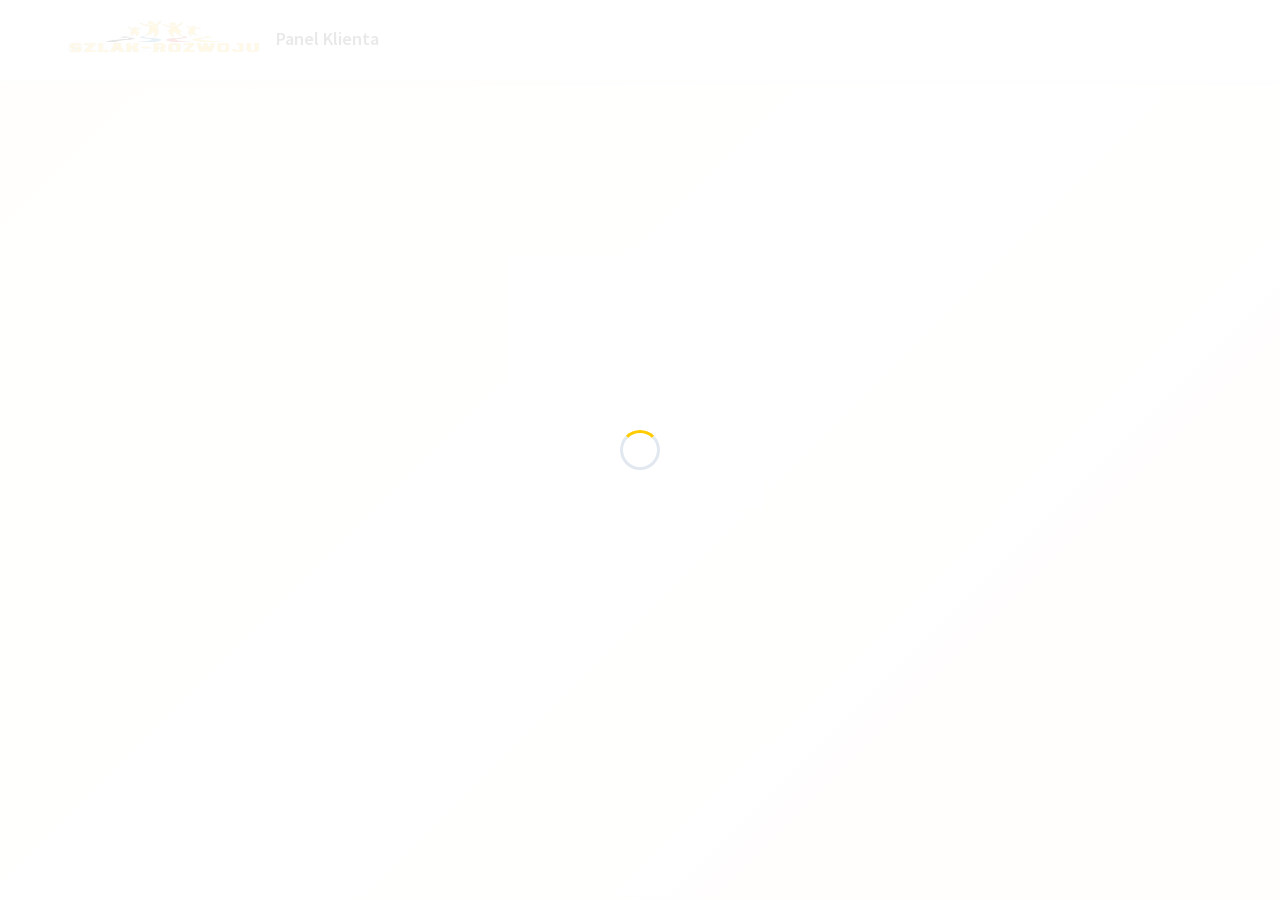
==== commit 5877a7c3: "feat: SEO audit remediation + performance + legal + deploy pipeline SEO: title 78→49zn, meta desc 23" ====
--- a/panel.html
+++ b/panel.html
@@ -7,7 +7,8 @@
     <meta name="robots" content="noindex, nofollow">
     <title>Panel Klienta — Szlak Rozwoju</title>
     <meta name="description" content="Panel klienta Szlak Rozwoju — historia terapii, notatki, dokumenty i grafik wizyt.">
-    <link rel="icon" type="image/png" href="logo.png">
+    <link rel="icon" type="image/png" href="favicon.png">
+    <link rel="preconnect" href="https://krrabwmlzalibufwdlpv.supabase.co" crossorigin>
     <link rel="stylesheet" href="panel/css/panel.css">
 </head>
 
@@ -23,7 +24,10 @@
     <nav class="panel-nav">
         <div class="container">
             <a href="index.html" class="nav-brand">
-                <img src="logo.png" alt="Szlak Rozwoju">
+                <picture>
+                    <source srcset="logo.webp" type="image/webp">
+                    <img src="logo.png" alt="Szlak Rozwoju" width="200" height="93" fetchpriority="high" decoding="sync">
+                </picture>
                 <span>Panel Klienta</span>
             </a>
 
@@ -49,10 +53,11 @@
     <div id="privacyBanner" class="privacy-banner u-hidden">
         <div class="privacy-banner__inner">
             <p class="privacy-banner__text">
-                Panel klienta korzysta z usług Supabase (baza danych).
+                Panel klienta <strong>nie używa cookies śledzących</strong>. Korzystamy z Supabase (baza danych)
+                wyłącznie w celach technicznych.
                 <a href="polityka-prywatnosci.html" class="link--accent-underline">Polityka Prywatności</a>
             </p>
-            <button id="privacyBannerClose" class="privacy-banner__btn">Rozumiem</button>
+            <button id="privacyBannerClose" class="privacy-banner__btn">OK, zamknij</button>
         </div>
     </div>
 
